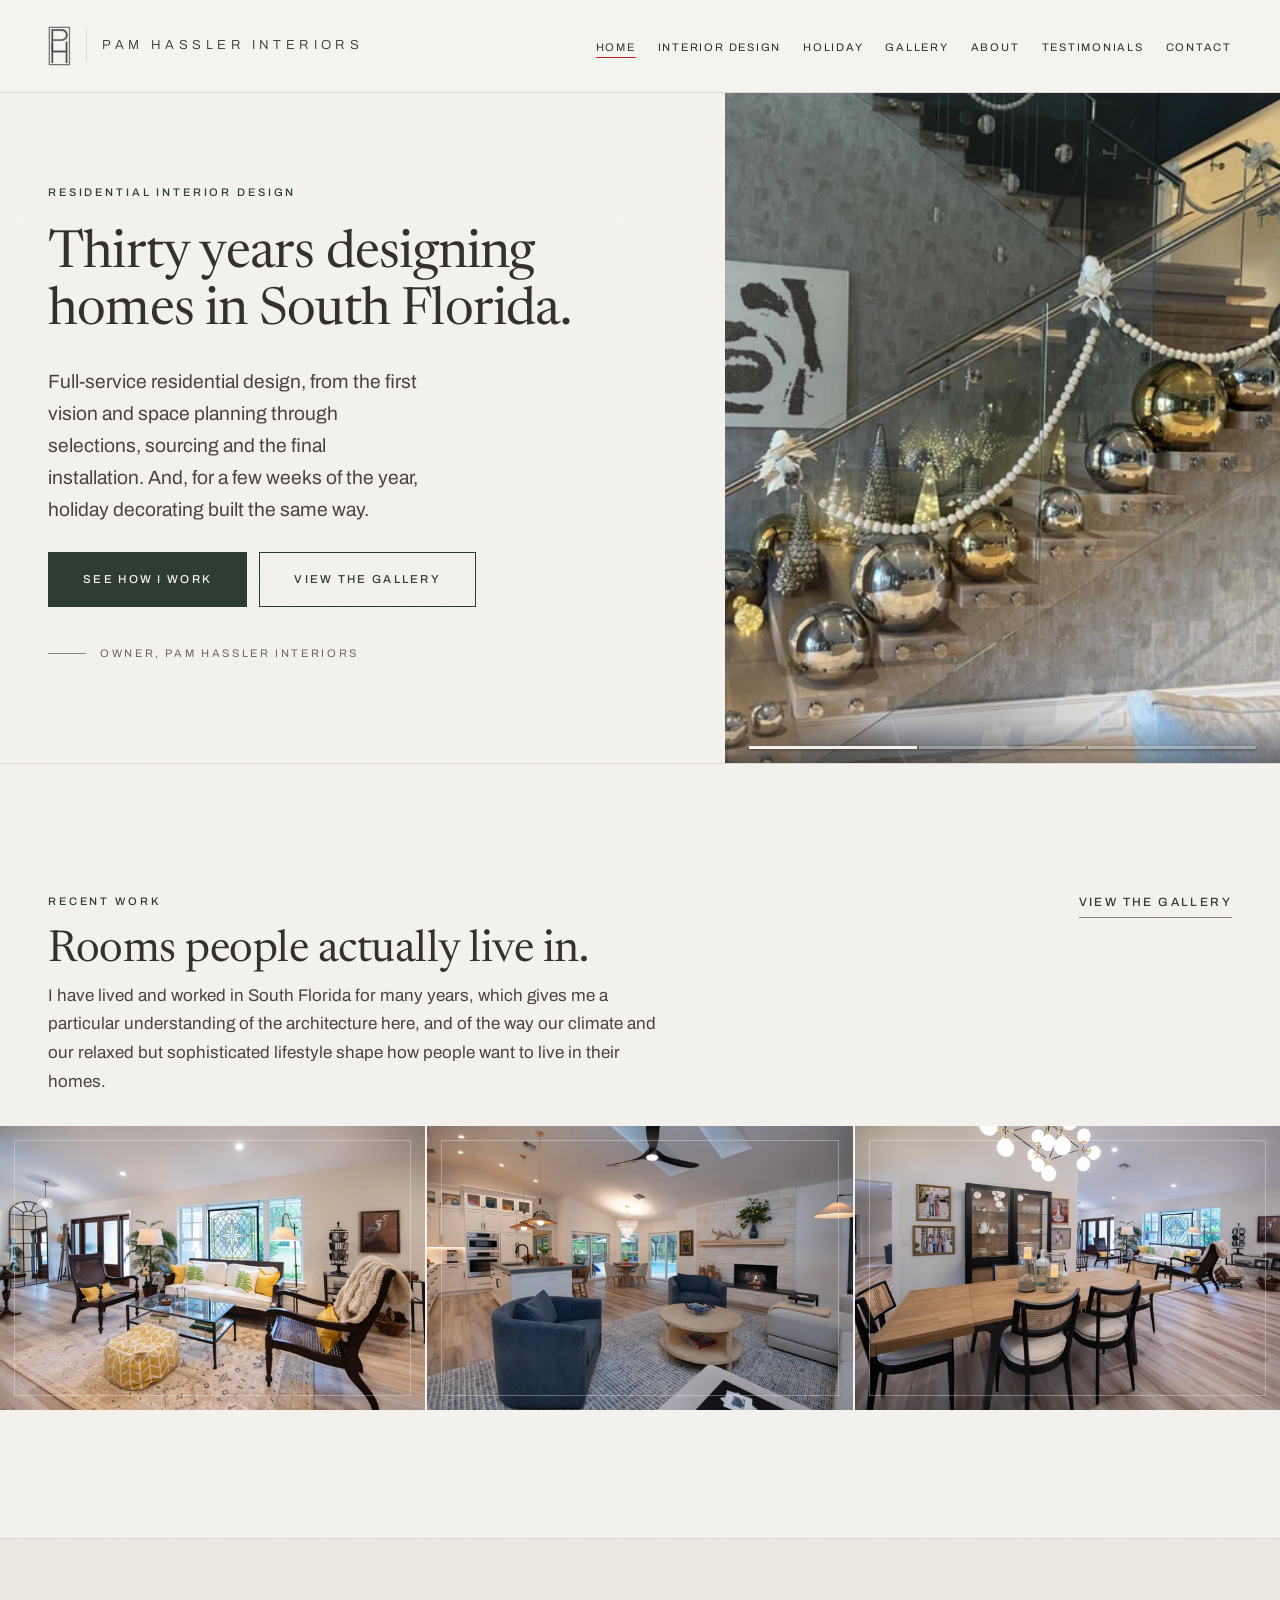
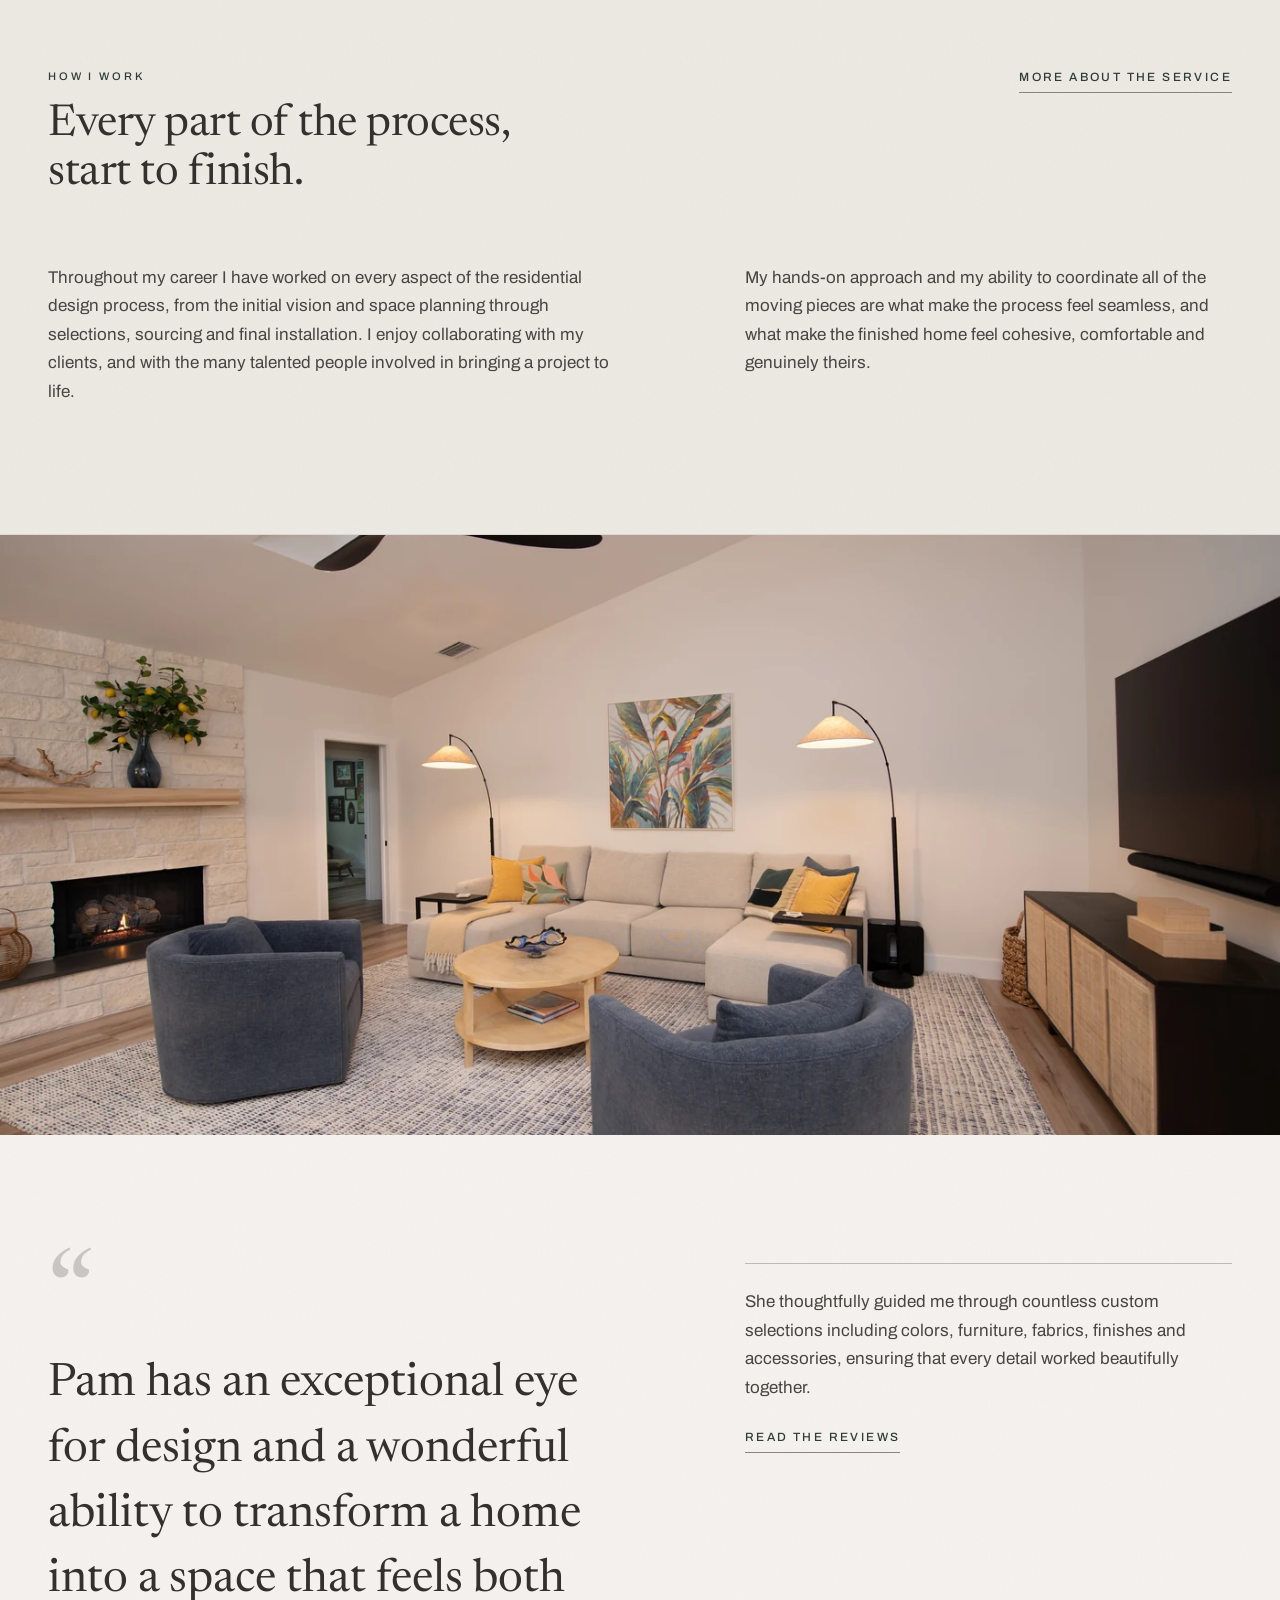
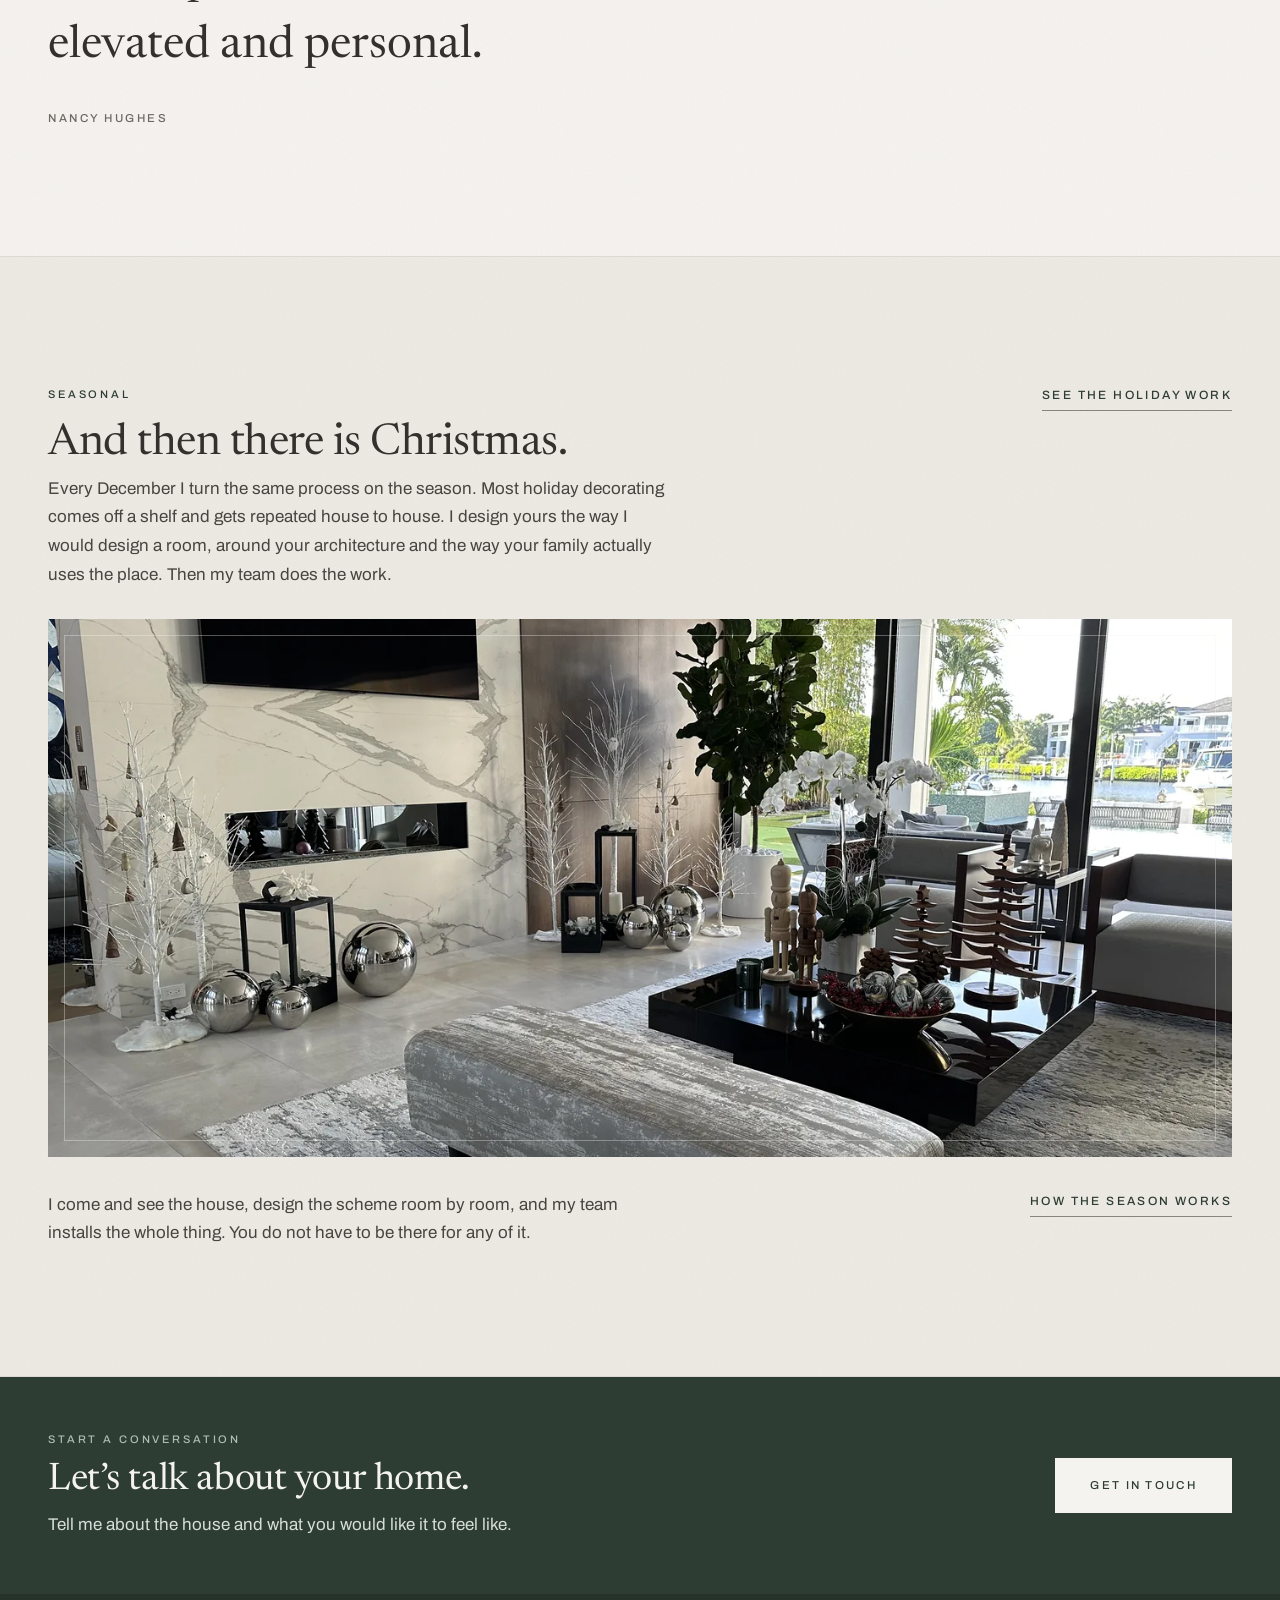
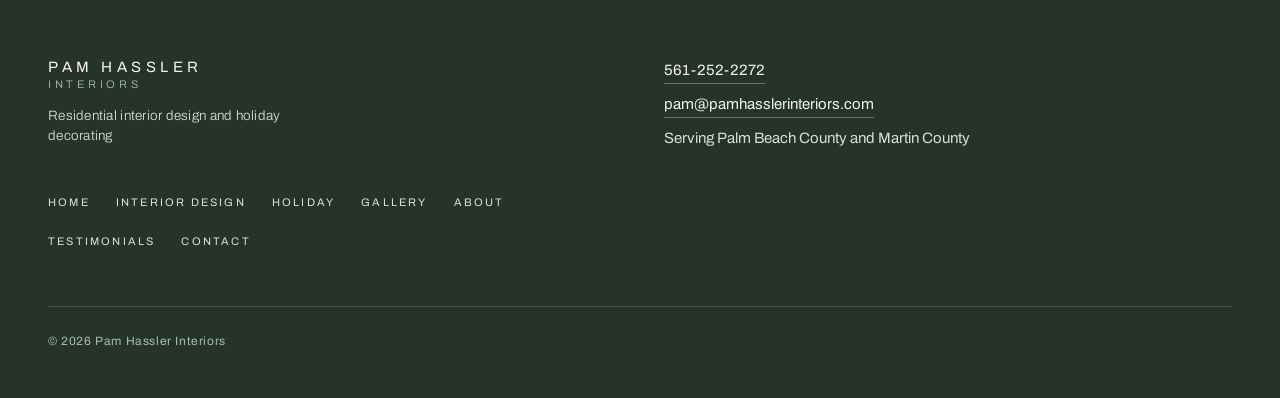
==== index.html @ aee7aea8 "Take the ornament off the Home testimonial block Per the 6 Sep decisions log. It survived the reposi" ====
<!doctype html>
<html lang="en">
<head>
<meta charset="utf-8">
<meta name="viewport" content="width=device-width, initial-scale=1">
<title>Pam Hassler Interiors | Residential Interior Design in South Florida</title>
<meta name="description" content="More than thirty years designing homes across Palm Beach and Martin County. Full-service residential interior design, and holiday decorating for the season.">
<meta name="robots" content="noindex, nofollow">
<meta property="og:type" content="website">
<meta property="og:site_name" content="Pam Hassler Interiors">
<meta property="og:title" content="Pam Hassler Interiors | Residential Interior Design in South Florida">
<meta property="og:description" content="More than thirty years designing homes across Palm Beach and Martin County. Full-service residential interior design, and holiday decorating for the season.">
<meta property="og:image" content="og-image.jpg">
<meta name="twitter:card" content="summary_large_image">
<meta name="theme-color" content="#F5F3EF">
<link rel="preconnect" href="https://fonts.googleapis.com">
<link rel="preconnect" href="https://fonts.gstatic.com" crossorigin>
<link rel="stylesheet" href="https://fonts.googleapis.com/css2?family=Archivo:wght@300;400;500&family=Newsreader:opsz,wght@6..72,300;400&display=swap">
<link rel="stylesheet" href="css/site.css">
</head>
<body>

<a class="skip" href="#main">Skip to content</a>

<header class="site-head">
  <div class="shell">
    <a class="brand" href="index.html">
      <img src="img/logo-mark.svg" alt="" width="38" height="65">
      <span class="divider"></span>
      <span class="name"><span>Pam Hassler</span><span>Interiors</span></span>
    </a>
    <button class="nav-toggle" type="button" aria-expanded="false" aria-controls="site-nav" aria-label="Open menu">
      <i></i><i></i><i></i>
    </button>
    <nav class="nav" id="site-nav" aria-label="Main">
      <ul>
        <li><a href="index.html" aria-current="page">Home</a></li>
        <li><a href="interior-design.html">Interior Design</a></li>
        <li><a href="holiday.html">Holiday</a></li>
        <li><a href="gallery.html">Gallery</a></li>
        <li><a href="about.html">About</a></li>
        <li><a href="testimonials.html">Testimonials</a></li>
        <li><a href="contact.html">Contact</a></li>
      </ul>
    </nav>
  </div>
</header>

<main id="main">

  <!-- ============ hero ============ -->
  <section class="hero">
    <div class="hero__text grain">
      <p class="eyebrow">Residential interior design</p>
      <h1 class="display display--hero">Thirty years designing homes in South Florida.</h1>
      <p class="prose prose--lead">Full-service residential design, from the first vision and space planning through selections, sourcing and the final installation. And, for a few weeks of the year, holiday decorating built the same way.</p>
      <div class="hero__actions">
        <a class="btn" href="interior-design.html">See how I work</a>
        <a class="btn btn--ghost" href="gallery.html">View the gallery</a>
      </div>
      <p class="hero__meta">Owner, Pam Hassler Interiors</p>
    </div>
    <figure class="hero__figure" data-hero-carousel="6000" aria-label="Recent work">
      <div class="hero__slide is-on">
        <picture>
          <source type="image/webp" srcset="img/hero/hero-stair-640.webp 640w, img/hero/hero-stair-1024.webp 1024w, img/hero/hero-stair-1400.webp 1400w" sizes="(max-width:860px) 100vw, 47vw">
          <img src="img/hero/hero-stair-1024.jpg" alt="A floating glass-railed staircase dressed with mercury glass spheres and pearl garland" width="1024" height="768" fetchpriority="high">
        </picture>
      </div>
      <div class="hero__slide">
        <picture>
          <source type="image/webp" srcset="img/hero/hero-foyer-640.webp 640w, img/hero/hero-foyer-1024.webp 1024w, img/hero/hero-foyer-1600.webp 1600w" sizes="(max-width:860px) 100vw, 47vw">
          <img src="img/hero/hero-foyer-1024.jpg" alt="A two-storey foyer with a tall Christmas tree in blue, silver and white beneath a lit balcony garland" width="1024" height="1365" decoding="async">
        </picture>
      </div>
      <div class="hero__slide">
        <picture>
          <source type="image/webp" srcset="img/hero/hero-birch-640.webp 640w, img/hero/hero-birch-1024.webp 1024w, img/hero/hero-birch-1600.webp 1600w" sizes="(max-width:860px) 100vw, 47vw">
          <img src="img/hero/hero-birch-1024.jpg" alt="Lit birch trees and mercury glass cones against a marble wall, with frosted garland at the base" width="1024" height="1365" decoding="async">
        </picture>
      </div>
      <div class="hero__rail">
        <button type="button" aria-current="true" aria-label="Show photograph 1 of 3"><span></span></button>
        <button type="button" aria-label="Show photograph 2 of 3"><span></span></button>
        <button type="button" aria-label="Show photograph 3 of 3"><span></span></button>
      </div>
    </figure>
  </section>

  <!-- ============ the design work, leading ============ -->
  <section class="band grain">
    <div class="shell">
      <div class="section-head section-head--split">
        <div class="stack stack--tight">
          <p class="eyebrow">Recent work</p>
          <h2 class="display">Rooms people actually live in.</h2>
        </div>
        <a class="textlink" href="gallery.html">View the gallery</a>
      </div>
      <p class="prose prose--wide teaser-body">I have lived and worked in South Florida for many years, which gives me a particular understanding of the architecture here, and of the way our climate and our relaxed but sophisticated lifestyle shape how people want to live in their homes.</p>
    </div>
    <div class="work">
      <figure>
        <picture>
          <source type="image/webp" srcset="img/work/gabriel-house-living-rm-640.webp 640w, img/work/gabriel-house-living-rm-1024.webp 1024w, img/work/gabriel-house-living-rm-1400.webp 1400w" sizes="(max-width:760px) 100vw, 33vw">
          <img src="img/work/gabriel-house-living-rm-1024.jpg" srcset="img/work/gabriel-house-living-rm-640.jpg 640w, img/work/gabriel-house-living-rm-1024.jpg 1024w, img/work/gabriel-house-living-rm-1400.jpg 1400w" sizes="(max-width:760px) 100vw, 33vw" alt="A living room with dark caned armchairs, a pale sofa and yellow accents, opening onto a garden window" width="1024" height="683" loading="lazy">
        </picture>
      </figure>
      <figure>
        <picture>
          <source type="image/webp" srcset="img/work/gabriel-house-kitchen-family-rm-640.webp 640w, img/work/gabriel-house-kitchen-family-rm-1024.webp 1024w, img/work/gabriel-house-kitchen-family-rm-1400.webp 1400w" sizes="(max-width:760px) 100vw, 33vw">
          <img src="img/work/gabriel-house-kitchen-family-rm-1024.jpg" srcset="img/work/gabriel-house-kitchen-family-rm-640.jpg 640w, img/work/gabriel-house-kitchen-family-rm-1024.jpg 1024w, img/work/gabriel-house-kitchen-family-rm-1400.jpg 1400w" sizes="(max-width:760px) 100vw, 33vw" alt="An open plan kitchen and family room with blue swivel chairs and a stone fireplace" width="1024" height="683" loading="lazy">
        </picture>
      </figure>
      <figure>
        <picture>
          <source type="image/webp" srcset="img/work/gabriel-house-dining-rm-640.webp 640w, img/work/gabriel-house-dining-rm-1024.webp 1024w, img/work/gabriel-house-dining-rm-1400.webp 1400w" sizes="(max-width:760px) 100vw, 33vw">
          <img src="img/work/gabriel-house-dining-rm-1024.jpg" srcset="img/work/gabriel-house-dining-rm-640.jpg 640w, img/work/gabriel-house-dining-rm-1024.jpg 1024w, img/work/gabriel-house-dining-rm-1400.jpg 1400w" sizes="(max-width:760px) 100vw, 33vw" alt="A dining room with an oak table, caned chairs and a brass globe chandelier" width="1024" height="683" loading="lazy">
        </picture>
      </figure>
    </div>
  </section>

  <!-- ============ the process ============ -->
  <section class="band band--sunk grain">
    <div class="shell">
      <div class="section-head section-head--split">
        <div class="stack stack--tight">
          <p class="eyebrow">How I work</p>
          <h2 class="display">Every part of the process,<br>start to finish.</h2>
        </div>
        <a class="textlink" href="interior-design.html">More about the service</a>
      </div>
      <div class="quote-row">
        <p class="prose prose--wide">Throughout my career I have worked on every aspect of the residential design process, from the initial vision and space planning through selections, sourcing and final installation. I enjoy collaborating with my clients, and with the many talented people involved in bringing a project to life.</p>
        <p class="prose prose--wide">My hands-on approach and my ability to coordinate all of the moving pieces are what make the process feel seamless, and what make the finished home feel cohesive, comfortable and genuinely theirs.</p>
      </div>
    </div>
  </section>

  <!-- ============ full-bleed break ============ -->
  <figure class="figure-band">
    <picture>
      <source type="image/webp" srcset="img/work/gabriel-house-family-rm-1-640.webp 640w, img/work/gabriel-house-family-rm-1-1024.webp 1024w, img/work/gabriel-house-family-rm-1-1400.webp 1400w" sizes="100vw">
      <img src="img/work/gabriel-house-family-rm-1-1024.jpg" srcset="img/work/gabriel-house-family-rm-1-640.jpg 640w, img/work/gabriel-house-family-rm-1-1024.jpg 1024w, img/work/gabriel-house-family-rm-1-1400.jpg 1400w" sizes="100vw" alt="A family room opening to the kitchen, with layered seating and a stone fireplace" width="1024" height="683" loading="lazy">
    </picture>
  </figure>

  <!-- ============ testimonial ============ -->
  <section class="band grain">
    <div class="shell quote-row">
      <figure class="quote">
        <span class="openmark" aria-hidden="true">&ldquo;</span>
        <blockquote>Pam has an exceptional eye for design and a wonderful ability to transform a home into a space that feels both elevated and personal.</blockquote>
        <figcaption>Nancy Hughes</figcaption>
      </figure>
      <div class="stack">
        <div class="rule rule--plain" aria-hidden="true"></div>
        <p class="prose prose--wide">She thoughtfully guided me through countless custom selections including colors, furniture, fabrics, finishes and accessories, ensuring that every detail worked beautifully together.</p>
        <a class="textlink" href="testimonials.html">Read the reviews</a>
      </div>
    </div>
  </section>

  <!-- ============ holiday, as the supporting service ============ -->
  <section class="band band--sunk grain">
    <div class="shell">
      <div class="section-head section-head--split">
        <div class="stack stack--tight">
          <p class="eyebrow">Seasonal</p>
          <h2 class="display">And then there is Christmas.</h2>
        </div>
        <a class="textlink" href="holiday.html">See the holiday work</a>
      </div>
      <p class="prose prose--wide teaser-body">Every December I turn the same process on the season. Most holiday decorating comes off a shelf and gets repeated house to house. I design yours the way I would design a room, around your architecture and the way your family actually uses the place. Then my team does the work.</p>
      <figure class="pano">
        <picture>
          <source type="image/webp" srcset="img/holiday/img-6762-640.webp 640w, img/holiday/img-6762-1024.webp 1024w, img/holiday/img-6762-1400.webp 1400w" sizes="(max-width:900px) 100vw, 1080px">
          <img src="img/holiday/img-6762-1024.jpg" srcset="img/holiday/img-6762-640.jpg 640w, img/holiday/img-6762-1024.jpg 1024w, img/holiday/img-6762-1400.jpg 1400w" sizes="(max-width:900px) 100vw, 1080px" alt="A living room with silver trees and mercury glass spheres on the marble fireplace wall, opening to the water" width="1400" height="1050" loading="lazy">
        </picture>
      </figure>
      <div class="pano-note">
        <p class="prose prose--wide">I come and see the house, design the scheme room by room, and my team installs the whole thing. You do not have to be there for any of it.</p>
        <a class="textlink" href="holiday.html">How the season works</a>
      </div>
    </div>
  </section>

  <!-- ============ closing call to action ============ -->
  <section class="band band--pine band--banner">
    <div class="shell cta-row">
      <div class="stack stack--tight">
        <p class="eyebrow">Start a conversation</p>
        <h2 class="display">Let&rsquo;s talk about your home.</h2>
        <p class="prose">Tell me about the house and what you would like it to feel like.</p>
      </div>
      <div class="stack">
        <a class="btn btn--onPine" href="contact.html">Get in touch</a>
      </div>
    </div>
  </section>

</main>

<footer class="site-foot">
  <div class="shell">
    <div class="wordmark">
      <b>Pam Hassler</b>
      <span>Interiors</span>
      <em>Residential interior design and holiday decorating</em>
    </div>
    <div class="foot-detail">
      <a href="tel:+15612522272">561-252-2272</a>
      <a href="mailto:pam@pamhasslerinteriors.com">pam@pamhasslerinteriors.com</a>
      <span>Serving Palm Beach County and Martin County</span>
    </div>
    <nav class="foot-nav" aria-label="Footer">
      <ul>
        <li><a href="index.html">Home</a></li>
        <li><a href="interior-design.html">Interior Design</a></li>
        <li><a href="holiday.html">Holiday</a></li>
        <li><a href="gallery.html">Gallery</a></li>
        <li><a href="about.html">About</a></li>
        <li><a href="testimonials.html">Testimonials</a></li>
        <li><a href="contact.html">Contact</a></li>
      </ul>
    </nav>
    <p class="colophon">&copy; 2026 Pam Hassler Interiors</p>
  </div>
</footer>

<script src="js/site.js"></script>
</body>
</html>
---- css/site.css ----
/* ==========================================================================
   Pam Hassler Interiors
   Direction A — Quiet Evergreen
   One stylesheet, no build step. Tokens, primitives, then page furniture.

   Two motifs carry the design:
   1. The brand mark is a rectangle enclosing initials. That frame is echoed
      as a hairline matte inset into the photographs.
   2. The brand came off letterpress stationery, so paper grounds carry a
      fine grain and section breaks use a rule-and-diamond ornament.
   ========================================================================== */

:root{
  /* --- palette ------------------------------------------------------- */
  --paper:      #F5F3EF;
  --paper-2:    #EDEAE4;
  --ink:        #33302E;
  --ink-2:      #4A4441;
  --pine-rgb:   46, 61, 52;
  --pine:       #2E3D34;
  --pine-deep:  #26332B;
  --mute:       #6E6864;   /* smallest text that must read — 4.7:1 on paper */
  --stone:      #8A8480;   /* rules and hairlines only, never text          */
  --line:       #DDD8D1;
  --red:        #BF2025;   /* exactly once per page                        */

  /* --- type ---------------------------------------------------------- */
  --sans: "Archivo", "Helvetica Neue", Helvetica, Arial, sans-serif;
  --serif: "Newsreader", Georgia, "Times New Roman", serif;

  --fs-hero:  clamp(33px, 4.1vw, 58px);
  --fs-h2:    clamp(28px, 3.6vw, 44px);
  --fs-h3:    clamp(21px, 2.3vw, 27px);
  --fs-quote: clamp(26px, 3.9vw, 46px);
  --fs-num:   clamp(38px, 4.6vw, 60px);

  /* --- rhythm -------------------------------------------------------- */
  --gutter: 28px;
  --measure: 1240px;
  --section: clamp(72px, 10vw, 132px);
  --bleed-pad: max(var(--gutter), calc((100vw - var(--measure)) / 2 + var(--gutter)));
  --overlap: clamp(0px, 3.4vw, 56px);

  /* --- paper grain ---------------------------------------------------- */
  --grain: url("data:image/svg+xml,%3Csvg xmlns='http://www.w3.org/2000/svg' width='150' height='150'%3E%3Cfilter id='n'%3E%3CfeTurbulence type='fractalNoise' baseFrequency='0.86' numOctaves='4' stitchTiles='stitch'/%3E%3C/filter%3E%3Crect width='150' height='150' filter='url(%23n)'/%3E%3C/svg%3E");
}

*, *::before, *::after{ box-sizing:border-box; }
html{ -webkit-text-size-adjust:100%; scroll-padding-top:96px; }

body{
  margin:0;
  background:var(--paper);
  color:var(--ink);
  font-family:var(--sans);
  font-weight:400;
  font-size:17px;
  line-height:1.68;
  -webkit-font-smoothing:antialiased;
  overflow-x:hidden;
}

img{ max-width:100%; height:auto; display:block; }
a{ color:var(--pine); }
a:focus-visible, button:focus-visible{ outline:2px solid var(--red); outline-offset:3px; }

.skip{
  position:absolute; left:-9999px; top:0; z-index:100;
  background:var(--pine); color:var(--paper); padding:12px 20px;
  font-family:var(--sans); font-size:12px; letter-spacing:.16em; text-transform:uppercase;
}
.skip:focus{ left:0; }

.shell{ width:100%; max-width:var(--measure); margin:0 auto; padding:0 var(--gutter); }

/* grain sits on paper grounds only — never over photography */
.grain{ position:relative; isolation:isolate; }
.grain::before{
  content:""; position:absolute; inset:0; z-index:-1;
  background-image:var(--grain);
  opacity:.055; mix-blend-mode:multiply; pointer-events:none;
}
.grain--dark::before{ opacity:.09; mix-blend-mode:overlay; }

/* ==========================================================================
   Type primitives
   ========================================================================== */

.eyebrow{
  margin:0; font-family:var(--sans); font-weight:500;
  font-size:11px; letter-spacing:.26em; text-transform:uppercase; color:var(--pine);
}

.display{
  margin:0; font-family:var(--serif); font-weight:400;
  line-height:1.12; text-wrap:balance; color:var(--ink);
  font-size:var(--fs-h2); letter-spacing:-.011em;
}
.display--hero{ font-size:var(--fs-hero); line-height:1.08; letter-spacing:-.015em; }
.display--sm{ font-size:var(--fs-h3); line-height:1.2; letter-spacing:-.006em; }

.prose{ margin:0; max-width:44ch; color:var(--ink-2); font-weight:400; }
.prose--wide{ max-width:58ch; }
.prose--lead{ font-size:clamp(18px,1.5vw,21px); line-height:1.66; }

.caption{
  margin:0; font-family:var(--sans); font-size:12.5px; line-height:1.6;
  letter-spacing:.14em; text-transform:uppercase; color:var(--mute);
}

/* Rule and diamond. Holiday territory only as of 6 Sep — the diamond is a
   seasonal mark, so the design pages use .rule--plain below and the only
   red left on them is the nav underline and focus rings. */
.rule{ display:flex; align-items:center; gap:16px; width:100%; }
.rule::before, .rule::after{ content:""; height:1px; background:var(--stone); opacity:.5; flex:1 1 auto; }
.rule i{ flex:none; width:7px; height:7px; background:var(--red); transform:rotate(45deg); }


/* A plain hairline for pages outside holiday territory — the diamond is a
   seasonal mark and does not belong on the design pages. */
.rule--plain i{ display:none; }
.rule--plain::before{ flex:0 0 auto; width:100%; }
.rule--plain::after{ display:none; }

/* ==========================================================================
   Buttons and links
   ========================================================================== */

.btn{
  display:inline-block; align-self:flex-start;
  font-family:var(--sans); font-size:11.5px; font-weight:500;
  letter-spacing:.2em; text-transform:uppercase;
  padding:17px 34px; text-decoration:none;
  background:var(--pine); color:var(--paper); border:1px solid var(--pine);
  transition:background .18s ease, color .18s ease;
}
.btn:hover{ background:transparent; color:var(--pine); }
.btn--ghost{ background:transparent; color:var(--pine); }
.btn--ghost:hover{ background:var(--pine); color:var(--paper); }
.btn--onPine{ background:var(--paper); color:var(--pine); border-color:var(--paper); }
.btn--onPine:hover{ background:transparent; color:var(--paper); }

.textlink{
  align-self:flex-start;
  font-family:var(--sans); font-size:12px; font-weight:500;
  letter-spacing:.2em; text-transform:uppercase;
  color:var(--pine); text-decoration:none;
  border-bottom:1px solid var(--stone); padding-bottom:5px;
}
.textlink:hover{ border-bottom-color:var(--pine); }

/* ==========================================================================
   Header — monogram, hairline, single-line wordmark
   ========================================================================== */

.site-head{
  position:sticky; top:0; z-index:50;
  border-bottom:1px solid var(--line); background:var(--paper);
}
.site-head .shell{
  display:flex; align-items:center; justify-content:space-between;
  gap:24px; padding-top:26px; padding-bottom:26px;
}
.brand{ display:flex; align-items:center; gap:15px; flex:none; text-decoration:none; }
.brand img{ height:40px; width:auto; }
.brand .divider{ width:1px; height:32px; background:var(--line); flex:none; }
.brand .name{
  display:flex; align-items:baseline; gap:.5em;
  font-family:var(--sans); font-weight:300; font-size:13px;
  letter-spacing:.34em; text-transform:uppercase; color:var(--ink);
}
.brand .name span{ white-space:nowrap; }
.brand{ flex:0 1 auto; min-width:0; }
.nav-toggle{ margin-left:auto; }

.nav-toggle{ display:none; flex:none; background:none; border:1px solid var(--line); padding:12px 13px; cursor:pointer; }
.nav-toggle i{ display:block; width:20px; height:1px; background:var(--ink); }
.nav-toggle i + i{ margin-top:5px; }

.nav ul{ display:flex; flex-wrap:nowrap; gap:0 22px; margin:0; padding:0; list-style:none; }
.nav li{ flex:none; }
.nav a{
  font-family:var(--sans); font-size:11px; font-weight:400;
  letter-spacing:.16em; text-transform:uppercase; white-space:nowrap;
  color:var(--ink); text-decoration:none;
  padding-bottom:4px; border-bottom:1px solid transparent;
}
.nav a:hover{ border-bottom-color:var(--stone); }
.nav a[aria-current="page"]{ color:var(--pine); border-bottom-color:var(--red); }

@media (max-width:1080px){
  .nav-toggle{ display:block; }
  .nav{ display:none; width:100%; border-top:1px solid var(--line); }
  .nav.is-open{ display:block; }
  .site-head .shell{ flex-wrap:wrap; row-gap:0; }
  .nav ul{ flex-direction:column; flex-wrap:wrap; gap:0; padding:8px 0 14px; }
  .nav li + li{ border-top:1px solid var(--line); }
  .nav a{ display:block; padding:16px 0; border-bottom:none; font-size:13px; }
  .nav a[aria-current="page"]{ border-bottom:none; }
}
/* On a phone the single-line wordmark and the menu button fight for room —
   at 430px they needed 385 of 390px, which real Archivo Light overruns even
   though the Helvetica fallback fits. Stack it instead of shaving pixels. */
@media (max-width:600px){
  .brand{ gap:12px; }
  .brand img{ height:34px; }
  .brand .divider{ height:36px; }
  .brand .name{
    flex-direction:column; gap:4px;
    font-size:11px; letter-spacing:.26em; line-height:1.1;
  }
}

/* ==========================================================================
   Hero — paper panel cutting across the photograph
   ========================================================================== */

.hero{
  display:grid; grid-template-columns:minmax(0,1.14fr) minmax(0,1fr);
  align-items:stretch; border-bottom:1px solid var(--line);
}
.hero__text{
  position:relative; z-index:2; min-width:0;
  background:var(--paper);
  margin-right:calc(var(--overlap) * -1);
  display:flex; flex-direction:column; gap:26px; justify-content:center;
  padding:clamp(56px,7vw,104px) 0 clamp(56px,7vw,104px) var(--bleed-pad);
  padding-right:calc(clamp(32px,4.4vw,64px) + var(--overlap));
}
.hero__text .prose{ max-width:34ch; }
.hero__figure{
  margin:0; position:relative;
  /* The hero is a single 4:3 landscape photograph again (IMG_0720), not the
     3:4 portraits the carousel used, so the tall panel that suited those now
     crops it hard. Back down to something nearer the source shape. */
  min-height:min(74vh, 700px);
}
.hero__figure img{ position:absolute; inset:0; width:100%; height:100%; object-fit:cover; }
.hero__actions{ display:flex; flex-wrap:wrap; gap:12px; }
.hero__meta{
  display:flex; align-items:center; gap:14px;
  font-family:var(--sans); font-size:11px; letter-spacing:.24em;
  text-transform:uppercase; color:var(--mute);
}
.hero__meta::before{ content:""; width:38px; height:1px; background:var(--stone); flex:none; }

/* --- hero carousel: crossfade, with a progress hairline on the bottom edge.
   The rail sits on the photograph, so it carries its own scrim and shadow —
   it has to stay visible on the brightest frame in the set, not the average
   one. Tested against the marble frame, which is the worst case. ---------- */
.hero__figure{ overflow:hidden; }
.hero__slide{ position:absolute; inset:0; opacity:0; transition:opacity 1.15s ease; }
.hero__slide.is-on{ opacity:1; }

.hero__rail{
  position:absolute; bottom:0; right:0; height:44px; z-index:3;
  /* The paper panel cuts across this figure and sits at z-index 2, so a rail
     starting at the figure's edge paints its gradient over the paper. Start
     where the panel ends. This also keeps the three segments equal. */
  left:var(--overlap);
  display:flex; gap:2px; align-items:flex-end;
  background:linear-gradient(to top, rgba(51,48,46,.52), rgba(51,48,46,0));
}
.hero__rail button{
  flex:1 1 0; height:3px; margin:0 0 14px; padding:0; border:0; cursor:pointer;
  position:relative; overflow:hidden; background:rgba(245,243,239,.30);
  box-shadow:0 1px 3px rgba(30,28,26,.5);
}
/* the track of the segment you are on is brighter, so there is an indicator
   even at the instant the fill restarts from zero */
.hero__rail button[aria-current="true"]{ background:rgba(245,243,239,.55); }
.hero__rail button:first-child{ margin-left:24px; }
.hero__rail button:last-child{ margin-right:24px; }
.hero__rail button span{
  position:absolute; inset:0; display:block; background:var(--paper);
  transform:scaleX(0); transform-origin:left center;
}
/* Driven by an animation rather than a transition. A transition has to be
   restarted from script, which meant setting an inline width — and an inline
   width outranks the stylesheet, so the fill was pinned at zero and never
   ran. The animation restarts by itself each time the attribute flips. */
.hero__rail button[aria-current="true"] span{
  animation:railFill var(--dwell, 6s) linear forwards;
}
@keyframes railFill{ from{ transform:scaleX(0); } to{ transform:scaleX(1); } }
.hero__rail button:focus-visible{ outline:2px solid var(--paper); outline-offset:5px; }
/* once someone takes control the fill stops counting down and just marks
   where you are, so it never implies the carousel is still running */
.hero__figure.is-manual .hero__rail button[aria-current="true"] span{
  animation:none; transform:scaleX(1);
}

@media (prefers-reduced-motion:reduce){
  .hero__slide{ transition:none; }
  .hero__rail button[aria-current="true"] span{ animation:none; transform:scaleX(1); }
}

/* --- hero variant for the sub-pages ---------------------------------------
   Interior Design and Holiday use the Home split — copy left on paper, image
   right — without the carousel. The single figure is a plain <picture>, so it
   needs the absolute fill the carousel slides were providing. The panel is a
   little shorter than Home's since there is no rail to clear. ------------- */
.hero--page .hero__figure{ min-height:min(62vh, 580px); }
.hero--page .hero__figure > picture{ position:absolute; inset:0; display:block; }
.hero--page .hero__figure img{ position:absolute; inset:0; width:100%; height:100%; object-fit:cover; }
.hero--page .hero__text .rule{ max-width:220px; }

/* Holiday's hero panel: the photograph printed in the campaign red, with the
   Santa's Design Helpers mark as white line art over it. The room stays sharp
   and readable, the whole panel reads red, and the mark loses the red block
   that made it look like a logo pasted onto a coloured rectangle.

   How the wash works: the photograph is desaturated and composited in
   `luminosity` so it contributes tone only, then a flat red multiplies over
   it. Both sit on a red ground so the blend has something to resolve against. */
.hero__figure--wash{ background:#8E1A1F; overflow:hidden; }
.wash__shot{ position:absolute; inset:0; }
.hero--page .wash__shot img{
  position:absolute; inset:0; width:100%; height:100%; object-fit:cover;
  filter:grayscale(1) contrast(1.06) brightness(.92); mix-blend-mode:luminosity;
}
.wash__ink{ position:absolute; inset:0; background:#BE2026; mix-blend-mode:multiply; opacity:.86; }
.hero__figure--wash::after{
  content:""; position:absolute; inset:clamp(20px,2.4vw,34px);
  border:1px solid rgba(255,255,255,.28); pointer-events:none;
}
.wash__mark{
  position:absolute; inset:clamp(52px,6.4vw,96px);
  display:flex; align-items:center; justify-content:center;
}
.hero--page .wash__mark img{
  position:static; width:auto; height:100%; max-width:100%; object-fit:contain;
  filter:drop-shadow(0 6px 22px rgba(0,0,0,.34));
}

/* No blend modes, no wash: show the mark on flat red rather than a muddy
   grey-red composite. */
@media (forced-colors:active), (prefers-contrast:more){
  .hero--page .wash__shot{ display:none; }
  .wash__ink{ mix-blend-mode:normal; opacity:1; }
}

@media (max-width:860px){
  .hero{ grid-template-columns:1fr; }

  /* Every child of the hero figure is absolutely positioned — the carousel
     slides, the page-hero picture, the red wash and its mark — so the figure
     has no content height of its own. Sizing it with `aspect-ratio` works in
     Chrome, which resolves the ratio against the definite column width. iOS
     Safari does not: it sizes the grid row from content (zero), stretches the
     item into it, and the hero image vanishes completely. It looked fine in
     every desktop browser and was invisible only on a real phone.

     So the height is stated outright here. No aspect-ratio to resolve, and
     `align-self:start` so stretch cannot flatten it either. The vh cap keeps
     the image from eating a whole screen on a tall phone; object-fit handles
     the crop when the cap bites. */
  .hero__figure{
    order:1; align-self:start;
    aspect-ratio:auto;
    height:min(125vw, 66vh);
    min-height:280px;   /* a floor, so no future change can flatten it again */
  }
  .hero--page .hero__figure{
    height:min(75vw, 56vh);
    min-height:220px;
  }
  .hero--page .wash__mark{ inset:clamp(30px,8vw,56px); }
  .hero__text{
    order:2; margin-right:0; gap:20px;
    padding:40px var(--gutter) 48px;
  }
}

/* ==========================================================================
   Sections
   ========================================================================== */

.band{ padding:var(--section) 0; }
.band--sunk{ background:var(--paper-2); border-block:1px solid var(--line); }
.band--pine{ background:var(--pine); color:var(--paper); }

.stack{ display:flex; flex-direction:column; gap:24px; }
.stack--tight{ gap:16px; }

.section-head{ display:flex; flex-direction:column; gap:18px; margin-bottom:clamp(38px,5vw,64px); }
.section-head--split{
  flex-direction:row; flex-wrap:wrap; align-items:flex-end;
  justify-content:space-between; gap:22px 48px;
}

/* --- the service, as a numbered sequence --------------------------------- */
.steps{
  margin:0; padding:0; list-style:none;
  display:grid; grid-template-columns:repeat(auto-fit, minmax(240px,1fr));
  gap:2px; align-items:stretch;
}
.steps li{
  position:relative;
  padding:clamp(80px,6.6vw,96px) clamp(28px,3.2vw,42px) clamp(30px,3.2vw,42px);
  display:flex; flex-direction:column; gap:14px;
  background:var(--pine);
}

/* An ornament hung from the top edge of each card. The three shapes are the
   ones that actually recur in her photographs — a mercury sphere, a teardrop
   finial, a star topper — rather than icons standing in for the step. The
   thread is what keeps it reading as decoration and not as an icon set. */
.steps .ornament{
  position:absolute; top:0; left:clamp(28px,3.2vw,42px);
  width:31px; height:67px; display:block; pointer-events:none;
}
.steps .ornament svg{ display:block; width:100%; height:100%; overflow:visible; }
.steps .ornament [stroke]{
  stroke:#C6D4C9; stroke-width:1; fill:none;
  stroke-linecap:round; stroke-linejoin:round; opacity:.85;
}

.steps .num{
  font-family:var(--sans); font-weight:300; font-size:var(--fs-num);
  line-height:1; letter-spacing:.02em; color:var(--paper);
  font-variant-numeric:tabular-nums;
}
.steps h3{
  margin:0; font-family:var(--sans); font-weight:500; font-size:12px;
  letter-spacing:.24em; text-transform:uppercase; color:#C6D4C9;
}
.steps p{ margin:0; font-size:16px; line-height:1.7; color:#D7DED8; }

/* --- interiors: the work that now leads the page ------------------------- */
.work{
  display:grid; gap:2px;
  grid-template-columns:repeat(3, minmax(0,1fr));
}
.work figure{ margin:0; position:relative; overflow:hidden; aspect-ratio:3/2; background:var(--paper-2); }
.work img{ width:100%; height:100%; object-fit:cover; }
.work figure::after{
  content:""; position:absolute; inset:14px;
  border:1px solid rgba(245,243,239,.34); pointer-events:none;
}
@media (max-width:760px){
  .work{ grid-template-columns:1fr; }
  .work figure{ aspect-ratio:16/10; }
  .work figure::after{ inset:11px; }
}

/* --- gallery teaser, asymmetric ------------------------------------------ */
.teaser-body{ max-width:62ch; margin:calc(clamp(38px,5vw,64px) * -1 + 6px) 0 30px; }
.plates{
  display:grid; gap:2px;
  grid-template-columns:minmax(0,1.34fr) minmax(0,1fr);
  grid-template-rows:repeat(2, minmax(0,1fr));
  /* explicit height so the two rows resolve and the tall plate can span them */
  height:clamp(440px, 48vw, 680px);
}
.plate{ margin:0; position:relative; overflow:hidden; background:var(--paper-2); }
.plate img{ width:100%; height:100%; object-fit:cover; }
/* the mark's rectangle, echoed as a matte inside the photograph */
.plate::after{
  content:""; position:absolute; inset:16px;
  border:1px solid rgba(245,243,239,.42); pointer-events:none;
}
.plate--tall{ grid-row:1 / span 2; }

@media (max-width:760px){
  .plates{ grid-template-columns:1fr; grid-template-rows:none; height:auto; }
  .plate{ aspect-ratio:16/11; }
  .plate--tall{ grid-row:auto; aspect-ratio:4/5; }
  .plate::after{ inset:12px; }
}

/* --- full-bleed photograph as a section break ---------------------------- */
.figure-band{ margin:0; position:relative; height:clamp(300px, 50vw, 600px); }
.figure-band img{ width:100%; height:100%; object-fit:cover; }

/* --- testimonial ---------------------------------------------------------- */
.quote-row{
  display:grid; grid-template-columns:minmax(0,1.3fr) minmax(0,1fr);
  gap:clamp(32px,5vw,80px); align-items:start;
}
@media (max-width:800px){ .quote-row{ grid-template-columns:1fr; gap:30px; } }
.quote{ margin:0; position:relative; }
.quote .openmark{
  display:block; font-family:var(--serif); font-size:clamp(64px,9vw,132px);
  line-height:.72; color:var(--stone); opacity:.4; margin-bottom:6px;
  user-select:none;
}
.quote blockquote{
  margin:0; font-family:var(--serif); font-weight:400;
  font-size:var(--fs-quote); line-height:1.42; color:var(--ink); text-wrap:balance;
}
.quote figcaption{
  margin-top:30px; font-family:var(--sans); font-size:11.5px; font-weight:500;
  letter-spacing:.22em; text-transform:uppercase; color:var(--mute);
}

/* --- closing call to action ----------------------------------------------- */
.band--pine .eyebrow{ color:#A9BEB0; }
.band--pine .display{ color:var(--paper); }
.band--pine .prose{ color:#D7DED8; }
.band--pine .rule::before, .band--pine .rule::after{ background:rgba(245,243,239,.22); }
/* This is a banner, not a section: one shallow horizontal strip, the copy on
   the left and the button on the right, both centred on the same axis. The
   band gets its own reduced padding — the standard section rhythm made it
   twice as tall as it needed to be and left the button floating. */
.band--banner{ padding:clamp(38px,4.2vw,58px) 0; }
.cta-row{
  display:flex; flex-wrap:wrap; gap:24px 56px;
  align-items:center; justify-content:space-between;
}
.cta-row .stack{ gap:10px; }
.cta-row .display{ font-size:clamp(26px,3vw,38px); }
.cta-row .prose{ max-width:58ch; }
.cta-row .btn{ flex:none; align-self:center; }
@media (max-width:700px){
  .cta-row{ align-items:flex-start; }
  .cta-row .btn{ align-self:flex-start; }
}

/* --- the holiday teaser on Home: one panoramic photograph, contained rather
   than full bleed, with the copy beneath it. It replaces the three pine cards,
   which put a third slab of green on a page that already ends in two. The
   three-step cards still live on the Holiday page, where they belong. ----- */
/* The image inside is in normal flow, so this is not exposed to the WebKit
   collapse that killed the hero figures — but the floor costs nothing and
   means a ratio that fails to resolve can never leave an empty band. */
.pano{ margin:0; position:relative; overflow:hidden; aspect-ratio:11/5; min-height:160px; background:var(--paper); }
.pano img{ width:100%; height:100%; object-fit:cover; display:block; }
.pano::after{ content:""; position:absolute; inset:16px; border:1px solid rgba(245,243,239,.34); pointer-events:none; }
@media (max-width:700px){ .pano{ aspect-ratio:16/10; } .pano::after{ inset:11px; } }

/* A lede strip: the same contained panoramic, used directly under a text-only
   page hero. Those pages opened with a whole phone screen of nothing but a
   headline, which reads as a page that has not loaded. Shallower than a normal
   .pano so it sits under the headline rather than replacing it, and shallower
   again on a phone where vertical space is the scarce thing. */
.shell--strip{ padding-top:0; }
.pano--lede{ aspect-ratio:24/7; min-height:140px; margin-top:clamp(-8px,-0.6vw,0px); }
@media (max-width:700px){ .pano--lede{ aspect-ratio:3/2; } }

.pano-note{
  display:flex; flex-wrap:wrap; align-items:flex-end; justify-content:space-between;
  gap:18px 48px; margin-top:clamp(22px,2.6vw,34px);
}
.pano-note .prose{ max-width:62ch; }

/* ==========================================================================
   Footer
   ========================================================================== */

.site-foot{ background:var(--pine-deep); color:var(--paper); padding:64px 0 46px; }
.site-foot .shell{ display:grid; grid-template-columns:minmax(0,1fr) minmax(0,1fr); gap:36px 48px; align-items:start; }
@media (max-width:700px){ .site-foot .shell{ grid-template-columns:1fr; } }
.site-foot .wordmark{ font-family:var(--sans); font-weight:300; line-height:1.3; }
.site-foot .wordmark b{ display:block; font-weight:400; font-size:15px; letter-spacing:.3em; text-transform:uppercase; }
.site-foot .wordmark span{ display:block; font-size:11px; letter-spacing:.34em; text-transform:uppercase; color:#A9BEB0; }
.site-foot .wordmark em{ display:block; margin-top:14px; font-style:normal; font-size:13.5px; letter-spacing:.02em; color:#D7DED8; max-width:30ch; line-height:1.5; }
.foot-detail{ display:flex; flex-direction:column; gap:8px; font-family:var(--sans); font-size:15px; color:#D7DED8; }
.foot-detail a{ align-self:flex-start; color:var(--paper); text-decoration:none; border-bottom:1px solid rgba(245,243,239,.32); }
.foot-detail a:hover{ border-bottom-color:var(--paper); }
.foot-nav ul{ display:flex; flex-wrap:wrap; gap:10px 26px; margin:0; padding:0; list-style:none; }
.foot-nav a{ font-family:var(--sans); font-size:11px; letter-spacing:.2em; text-transform:uppercase; color:#D7DED8; text-decoration:none; }
.foot-nav a:hover{ color:var(--paper); }
.colophon{
  grid-column:1 / -1; margin:16px 0 0; padding-top:24px;
  border-top:1px solid rgba(245,243,239,.16);
  font-family:var(--sans); font-size:12px; letter-spacing:.05em; color:#A9BEB0;
}

/* ==========================================================================
   Stub pages
   ========================================================================== */

.stub{ padding:var(--section) 0; }
.stub .shell{ display:flex; flex-direction:column; gap:26px; max-width:820px; }
.stub .prose{ max-width:60ch; }
.stub-note{
  margin:6px 0 0; padding:22px 26px;
  border:1px solid var(--line); background:var(--paper-2);
  font-family:var(--sans); font-size:14.5px; line-height:1.66; color:var(--ink-2);
}
.stub-note b{ font-weight:500; color:var(--pine); }

/* ==========================================================================
   Phones — body copy sizes up, never down
   ========================================================================== */

@media (max-width:640px){
  :root{ --gutter:20px; }
  body{ font-size:18px; }
  .prose, .steps p{ font-size:18px; line-height:1.7; }
  .caption, .stub-note{ font-size:15px; }
  .quote blockquote{ line-height:1.36; }
}

@media (prefers-reduced-motion:reduce){
  *{ transition:none !important; animation:none !important; }
}

/* ==========================================================================
   Sub-page furniture
   Added when the remaining six pages were built.
   ========================================================================== */

/* --- page hero: a heading block, no photograph behind the type ----------- */
.page-hero{ padding:clamp(56px,7vw,96px) 0 clamp(40px,5vw,64px); border-bottom:1px solid var(--line); }
.page-hero .shell{ display:flex; flex-direction:column; gap:20px; }
.page-hero .prose{ max-width:56ch; }
.page-hero .rule{ max-width:220px; }

/* --- a run of prose with room to breathe --------------------------------- */
.copy{ display:grid; grid-template-columns:minmax(0,1fr) minmax(0,1fr); gap:clamp(28px,5vw,72px); align-items:start; }
@media (max-width:820px){ .copy{ grid-template-columns:1fr; gap:24px; } }
.copy p + p{ margin-top:18px; }

/* --- a two-up image pair ------------------------------------------------- */
.pair{ display:grid; grid-template-columns:repeat(2,minmax(0,1fr)); gap:2px; }
.pair figure{ margin:0; position:relative; overflow:hidden; aspect-ratio:3/2; background:var(--paper-2); }
.pair img{ width:100%; height:100%; object-fit:cover; }
.pair figure::after{ content:""; position:absolute; inset:14px; border:1px solid rgba(245,243,239,.34); pointer-events:none; }
@media (max-width:700px){ .pair{ grid-template-columns:1fr; } .pair figure::after{ inset:11px; } }

/* --- the seasonal badge, holiday pages only ------------------------------ */
.badge{ display:block; width:clamp(116px,13vw,164px); height:auto; }
.badge img{ width:100%; height:auto; display:block; }

/* --- gallery: contained, not full bleed ---------------------------------- */
.gallery{
  display:grid; gap:2px;
  grid-template-columns:repeat(auto-fill, minmax(232px, 1fr));
}
.gallery button{
  margin:0; padding:0; border:0; cursor:zoom-in; position:relative;
  overflow:hidden; aspect-ratio:1/1; background:var(--paper-2); display:block;
}
.gallery img{ width:100%; height:100%; object-fit:cover; display:block; transition:transform .5s cubic-bezier(.2,0,.2,1); }
.gallery button:hover img{ transform:scale(1.035); }
.gallery button::after{ content:""; position:absolute; inset:12px; border:1px solid rgba(245,243,239,.30); pointer-events:none; }
.gallery button:focus-visible{ outline:2px solid var(--pine); outline-offset:-4px; }
@media (max-width:520px){ .gallery{ grid-template-columns:repeat(2,minmax(0,1fr)); } }

.gallery-head{ display:flex; flex-wrap:wrap; gap:12px 32px; align-items:baseline; justify-content:space-between; margin-bottom:26px; }
.gallery-head h2{ margin:0; }
.gallery-count{ font-family:var(--sans); font-size:11px; letter-spacing:.2em; text-transform:uppercase; color:var(--mute); font-variant-numeric:tabular-nums; }

/* --- lightbox ------------------------------------------------------------ */
.lightbox{
  position:fixed; inset:0; z-index:200; display:none;
  background:rgba(26,24,23,.94);
  align-items:center; justify-content:center;
}
.lightbox[open], .lightbox.is-open{ display:flex; }
.lightbox__frame{
  position:relative; width:100%; height:100%;
  display:flex; align-items:center; justify-content:center;
  padding:clamp(48px,7vw,88px) clamp(56px,9vw,120px);
}
.lightbox__frame img{
  max-width:100%; max-height:100%; width:auto; height:auto;
  object-fit:contain; display:block;
}
.lightbox__bar{
  position:absolute; left:0; right:0; bottom:clamp(16px,3vw,30px);
  display:flex; align-items:center; justify-content:center; gap:18px;
  font-family:var(--sans); font-size:11.5px; letter-spacing:.2em;
  text-transform:uppercase; color:#CFCAC5; font-variant-numeric:tabular-nums;
}
.lightbox button{
  background:none; border:1px solid rgba(245,243,239,.3); color:var(--paper);
  cursor:pointer; display:grid; place-items:center; padding:0;
  transition:border-color .18s ease, background .18s ease;
}
.lightbox button:hover{ border-color:var(--paper); background:rgba(245,243,239,.1); }
.lightbox button:focus-visible{ outline:2px solid var(--paper); outline-offset:3px; }
.lightbox svg{ width:17px; height:17px; fill:none; stroke:currentColor; stroke-width:1.3; }
.lightbox__nav{ position:absolute; top:50%; transform:translateY(-50%); width:52px; height:52px; }
.lightbox__nav--prev{ left:clamp(10px,2vw,26px); }
.lightbox__nav--next{ right:clamp(10px,2vw,26px); }
.lightbox__close{ position:absolute; top:clamp(14px,2.4vw,26px); right:clamp(14px,2.4vw,26px); width:46px; height:46px; }
.lightbox__cap{
  position:absolute; left:0; right:0; top:clamp(18px,3vw,30px);
  text-align:center; font-family:var(--sans); font-size:12px; letter-spacing:.06em;
  color:#CFCAC5; padding:0 90px;
}
body.is-locked{ overflow:hidden; }
@media (max-width:640px){
  .lightbox__frame{ padding:64px 12px 84px; }
  .lightbox__nav{ width:44px; height:44px; }
  .lightbox__cap{ padding:0 64px; font-size:11.5px; }
}

/* --- about --------------------------------------------------------------- */
/* The text column is capped near its measure so the bio does not leave a dead
   third on the right of a wide screen. */
.bio{ display:grid; grid-template-columns:minmax(0,320px) minmax(0,64ch); gap:clamp(30px,5vw,72px); align-items:start; justify-content:start; }
@media (max-width:820px){ .bio{ grid-template-columns:1fr; } }
.portrait{ margin:0; position:relative; aspect-ratio:4/5; background:var(--paper-2); border:1px solid var(--line); }
.portrait img{ width:100%; height:100%; object-fit:cover; display:block; }
.portrait__placeholder{
  position:absolute; inset:0; display:flex; flex-direction:column;
  align-items:center; justify-content:center; gap:10px; text-align:center; padding:24px;
  font-family:var(--sans); font-size:11.5px; letter-spacing:.18em;
  text-transform:uppercase; color:var(--mute);
}
.portrait__placeholder i{ display:block; width:34px; height:34px; border:1px solid var(--stone); border-radius:50%; }
.bio__text p{ margin:0; max-width:none; }
.bio__text p + p{ margin-top:20px; }

/* --- testimonials --------------------------------------------------------- */
.reviews{ display:flex; flex-direction:column; gap:2px; }
/* The attribution sits in a left rail on wide screens so the quote runs the
   full width of the card instead of leaving a dead third on the right. */
.review{
  margin:0; background:var(--paper-2); padding:clamp(32px,4.4vw,60px);
  display:grid; grid-template-columns:minmax(0,190px) minmax(0,1fr);
  gap:clamp(20px,3vw,48px); align-items:start;
}
.review blockquote{
  margin:0; grid-column:2; font-family:var(--serif); font-weight:400;
  font-size:clamp(19px,2vw,24px); line-height:1.5; color:var(--ink); max-width:62ch;
}
.review figcaption{
  grid-column:1; grid-row:1; padding-top:.55em;
  font-family:var(--sans); font-size:11.5px; font-weight:500;
  letter-spacing:.22em; text-transform:uppercase; color:var(--mute);
}
@media (max-width:820px){
  .review{ grid-template-columns:1fr; gap:0; }
  .review blockquote{ grid-column:1; grid-row:1; }
  .review figcaption{ grid-column:1; grid-row:2; padding-top:0; margin-top:24px; }
}
.review--lead{ background:var(--pine); }
.review--lead blockquote{ color:var(--paper); }
.review--lead figcaption{ color:#A9BEB0; }

/* --- contact -------------------------------------------------------------- */
.contact{ display:grid; grid-template-columns:minmax(0,1fr) minmax(0,1fr); gap:clamp(30px,5vw,72px); align-items:start; }
@media (max-width:820px){ .contact{ grid-template-columns:1fr; } }
.contact-list{ display:flex; flex-direction:column; gap:2px; }
/* A drawn line icon sits in a left rail of each card, in the same one-stroke
   language as the holiday ornaments. Decorative — the dt already labels it. */
.contact-item{
  background:var(--paper-2); padding:clamp(24px,3vw,34px);
  display:grid; grid-template-columns:34px minmax(0,1fr);
  column-gap:clamp(16px,2vw,24px); row-gap:8px; align-items:center;
}
.contact-icon{
  grid-column:1; grid-row:1 / span 2; align-self:start;
  width:30px; height:30px; color:var(--pine); opacity:.72; margin-top:-2px;
}
.contact-item dt, .contact-item dd{ grid-column:2; }
@media (max-width:420px){
  .contact-item{ grid-template-columns:26px minmax(0,1fr); column-gap:14px; }
  .contact-icon{ width:24px; height:24px; }
}
.contact-item dt{
  font-family:var(--sans); font-size:11px; font-weight:500;
  letter-spacing:.24em; text-transform:uppercase; color:var(--pine);
}
.contact-item dd{ margin:0; }
.contact-item a{
  font-family:var(--sans); font-size:clamp(19px,2.2vw,25px); font-weight:300;
  letter-spacing:.01em; color:var(--ink); text-decoration:none;
  border-bottom:1px solid var(--stone); padding-bottom:3px;
}
.contact-item a:hover{ border-bottom-color:var(--pine); color:var(--pine); }
.contact-item span{ font-family:var(--sans); font-size:17px; color:var(--ink-2); }
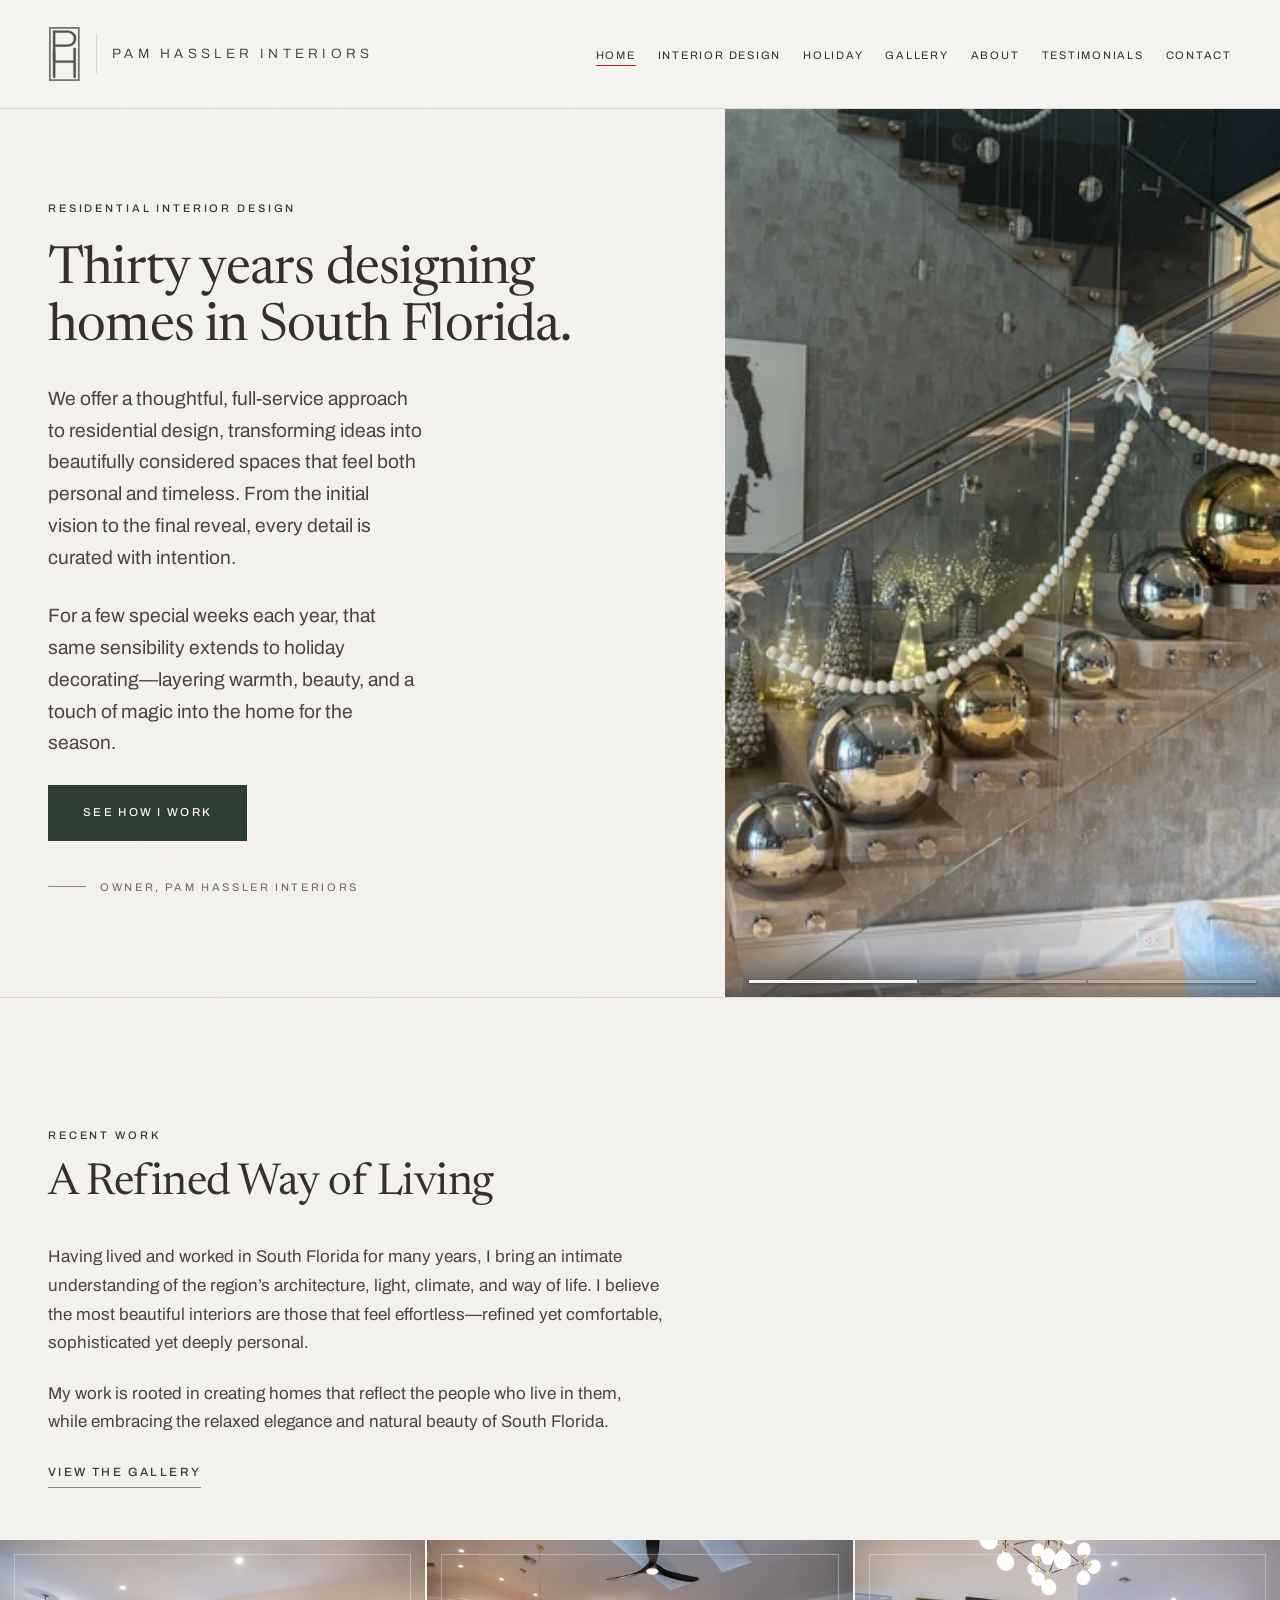
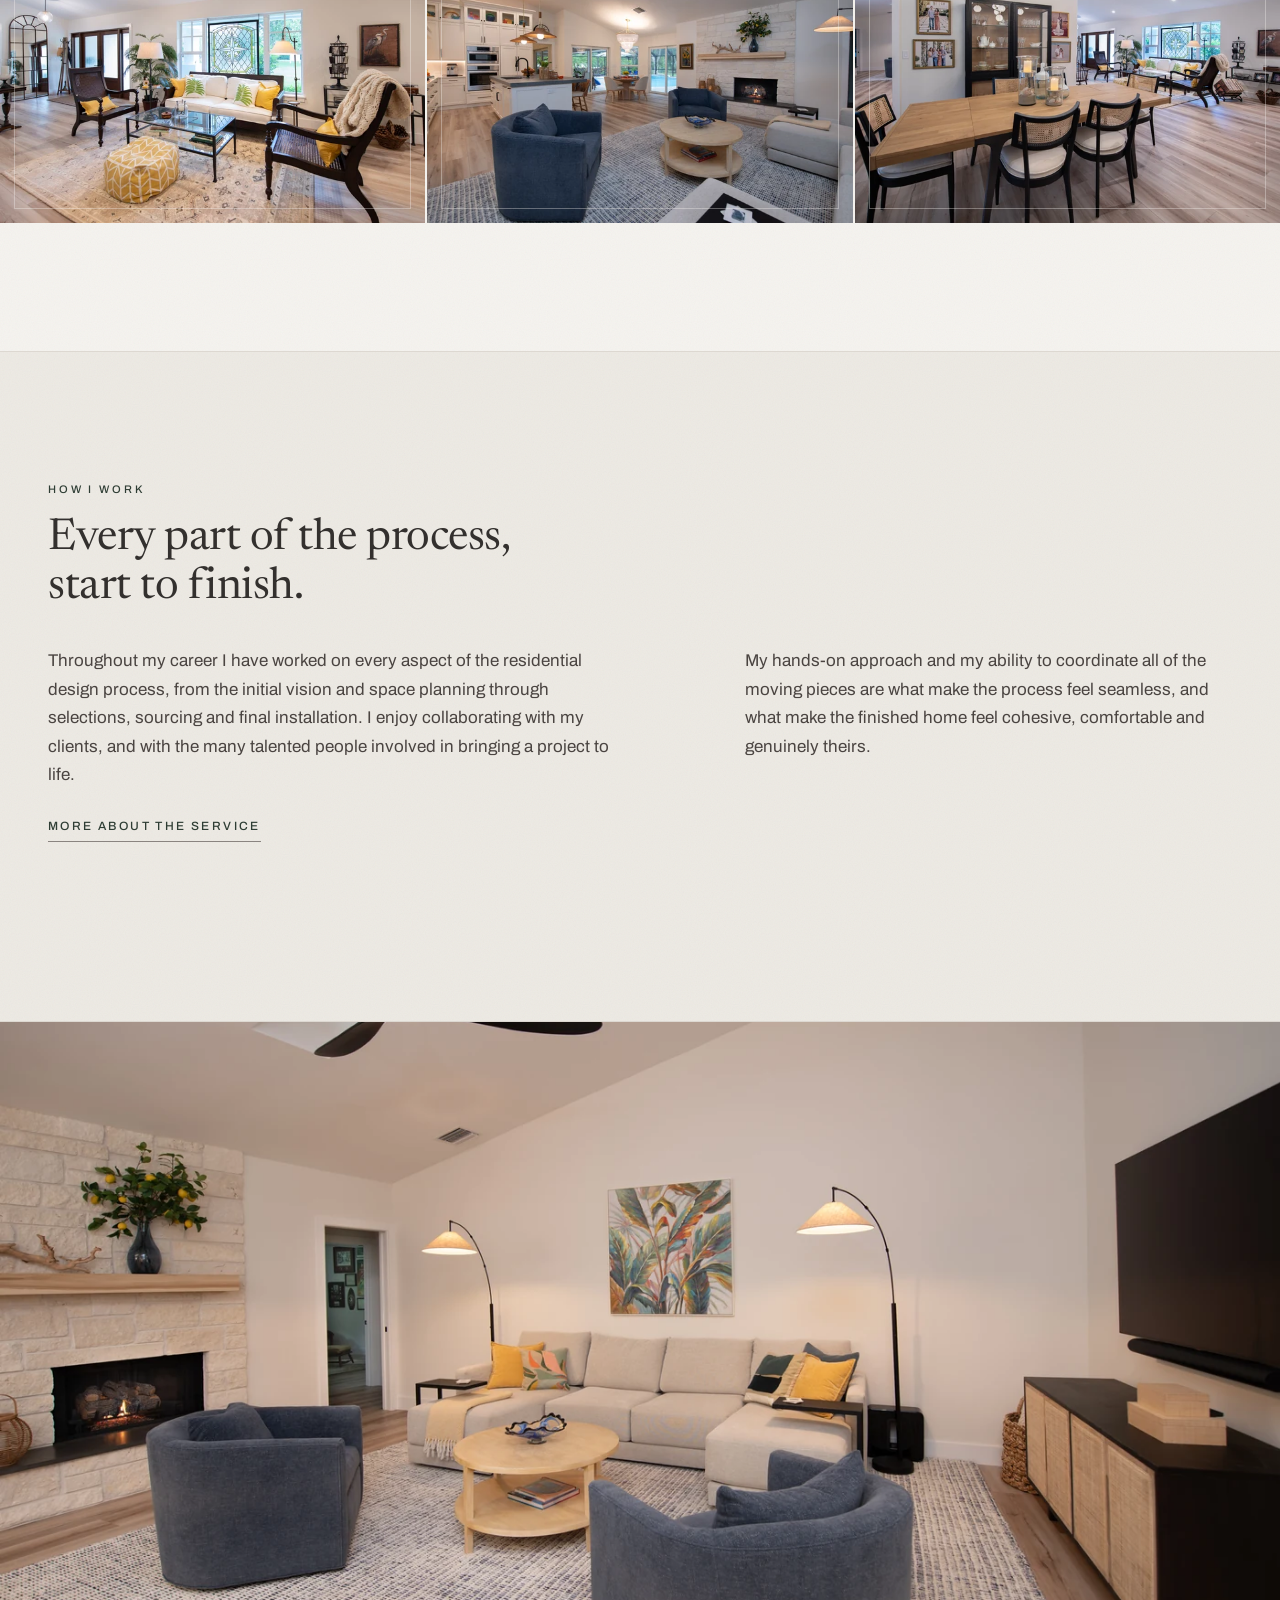
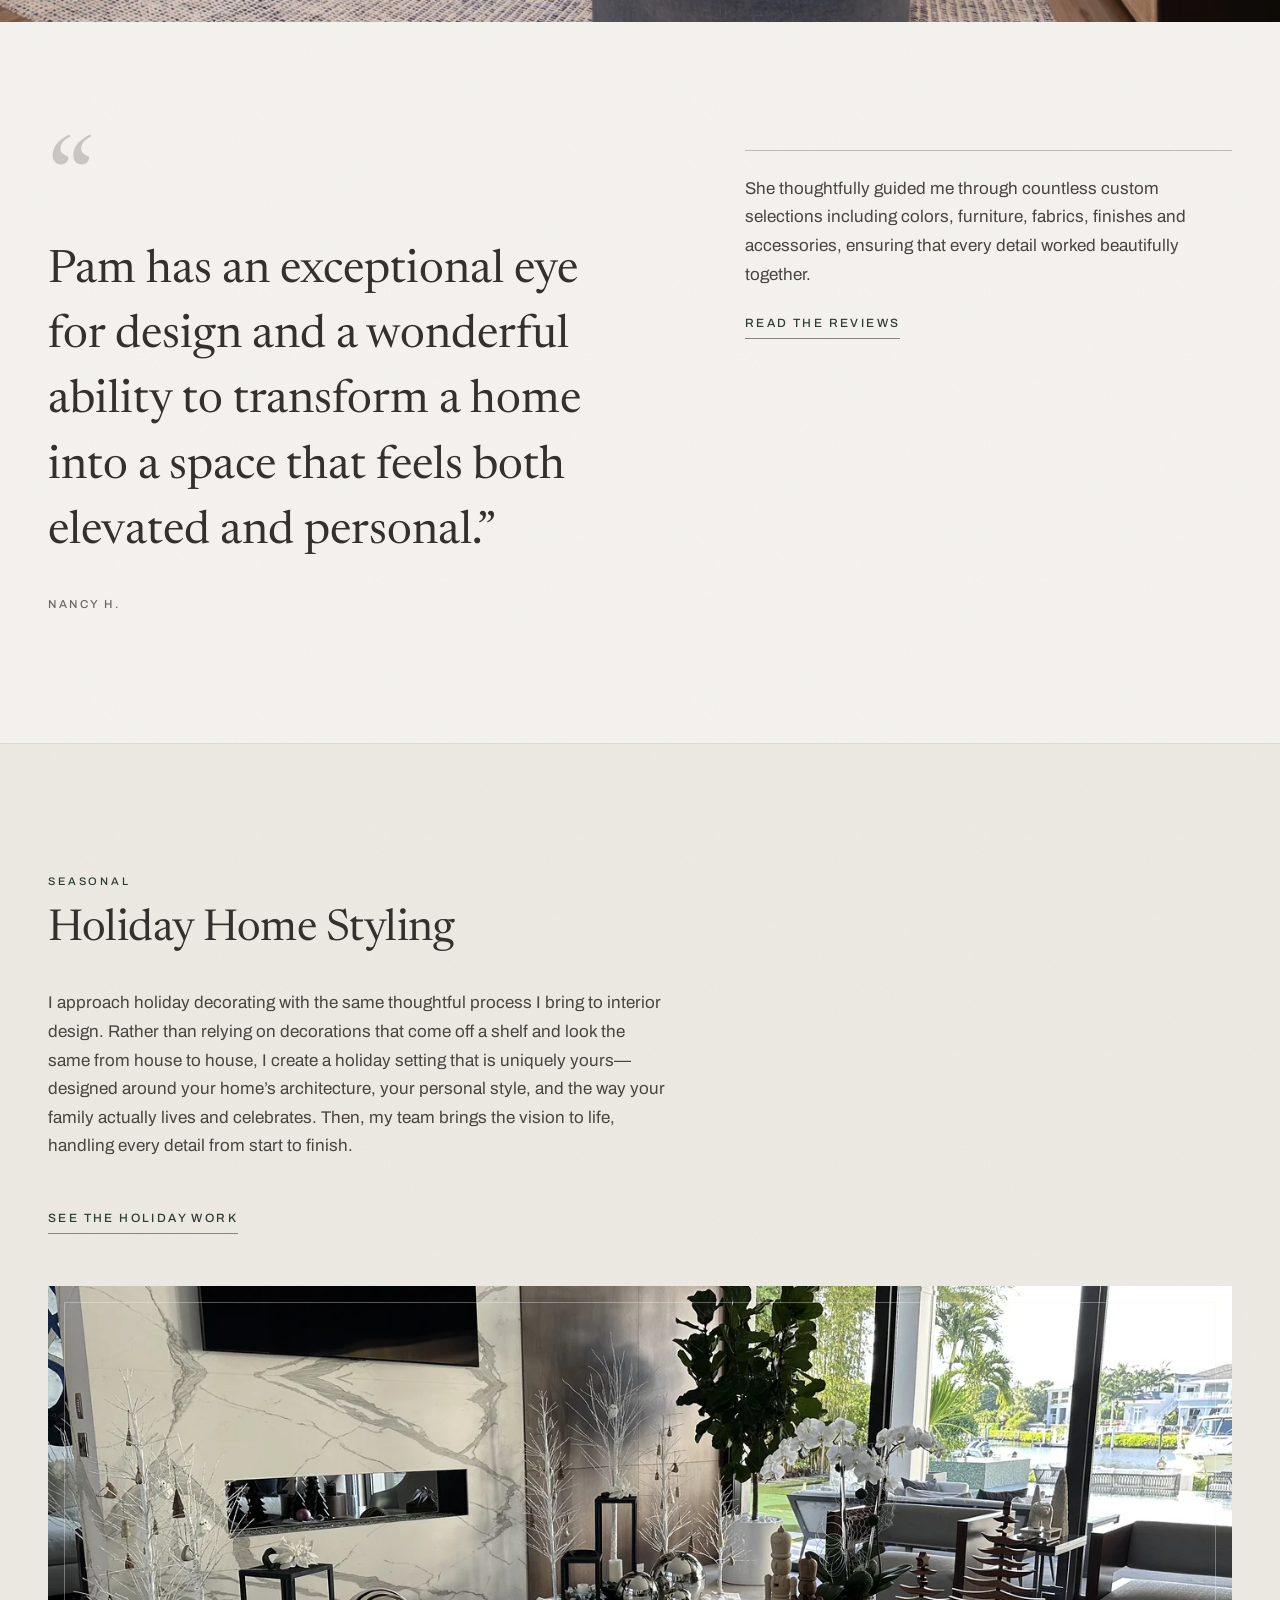
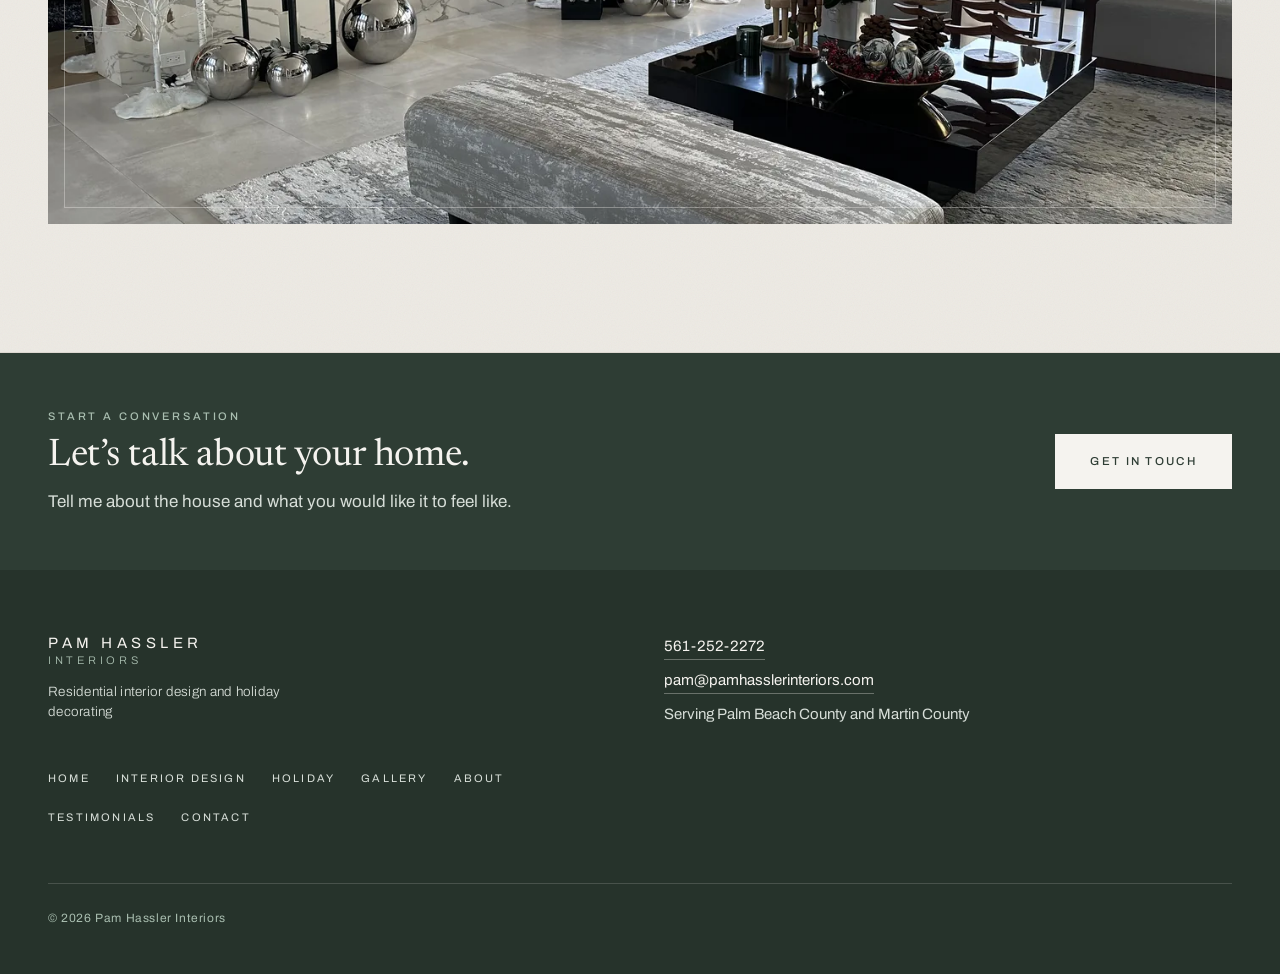
==== commit fa285178: "Apply Ken's round-2 copy, verbatim All wording from claude/ken-review-2026-09-06.md, used exactly as" ====
--- a/index.html
+++ b/index.html
@@ -10,7 +10,7 @@
 <meta property="og:site_name" content="Pam Hassler Interiors">
 <meta property="og:title" content="Pam Hassler Interiors | Residential Interior Design in South Florida">
 <meta property="og:description" content="More than thirty years designing homes across Palm Beach and Martin County. Full-service residential interior design, and holiday decorating for the season.">
-<meta property="og:image" content="og-image.jpg">
+<meta property="og:image" content="https://hassler-blue.vercel.app/og-image.jpg">
 <meta name="twitter:card" content="summary_large_image">
 <meta name="theme-color" content="#F5F3EF">
 <link rel="preconnect" href="https://fonts.googleapis.com">
@@ -53,10 +53,10 @@
     <div class="hero__text grain">
       <p class="eyebrow">Residential interior design</p>
       <h1 class="display display--hero">Thirty years designing homes in South Florida.</h1>
-      <p class="prose prose--lead">Full-service residential design, from the first vision and space planning through selections, sourcing and the final installation. And, for a few weeks of the year, holiday decorating built the same way.</p>
+      <p class="prose prose--lead">We offer a thoughtful, full-service approach to residential design, transforming ideas into beautifully considered spaces that feel both personal and timeless. From the initial vision to the final reveal, every detail is curated with intention.</p>
+      <p class="prose prose--lead">For a few special weeks each year, that same sensibility extends to holiday decorating&mdash;layering warmth, beauty, and a touch of magic into the home for the season.</p>
       <div class="hero__actions">
         <a class="btn" href="interior-design.html">See how I work</a>
-        <a class="btn btn--ghost" href="gallery.html">View the gallery</a>
       </div>
       <p class="hero__meta">Owner, Pam Hassler Interiors</p>
     </div>
@@ -69,14 +69,14 @@
       </div>
       <div class="hero__slide">
         <picture>
-          <source type="image/webp" srcset="img/hero/hero-foyer-640.webp 640w, img/hero/hero-foyer-1024.webp 1024w, img/hero/hero-foyer-1600.webp 1600w" sizes="(max-width:860px) 100vw, 47vw">
-          <img src="img/hero/hero-foyer-1024.jpg" alt="A two-storey foyer with a tall Christmas tree in blue, silver and white beneath a lit balcony garland" width="1024" height="1365" decoding="async">
+          <source type="image/webp" srcset="img/work/gabriel-house-kitchen-1-640.webp 640w, img/work/gabriel-house-kitchen-1-1024.webp 1024w, img/work/gabriel-house-kitchen-1-1400.webp 1400w" sizes="(max-width:860px) 100vw, 47vw">
+          <img src="img/work/gabriel-house-kitchen-1-1024.jpg" alt="A white kitchen with a grey quartz island, woven counter stools and warm pendant lighting" width="1400" height="933" decoding="async">
         </picture>
       </div>
       <div class="hero__slide">
         <picture>
-          <source type="image/webp" srcset="img/hero/hero-birch-640.webp 640w, img/hero/hero-birch-1024.webp 1024w, img/hero/hero-birch-1600.webp 1600w" sizes="(max-width:860px) 100vw, 47vw">
-          <img src="img/hero/hero-birch-1024.jpg" alt="Lit birch trees and mercury glass cones against a marble wall, with frosted garland at the base" width="1024" height="1365" decoding="async">
+          <source type="image/webp" srcset="img/work/gabriel-house-primary-bath-2-640.webp 640w, img/work/gabriel-house-primary-bath-2-1024.webp 1024w, img/work/gabriel-house-primary-bath-2-1400.webp 1400w" sizes="(max-width:860px) 100vw, 47vw">
+          <img src="img/work/gabriel-house-primary-bath-2-1024.jpg" alt="A primary bathroom with black double vanities, brass fittings and a freestanding tub against green marble" width="1400" height="933" decoding="async">
         </picture>
       </div>
       <div class="hero__rail">
@@ -90,14 +90,13 @@
   <!-- ============ the design work, leading ============ -->
   <section class="band grain">
     <div class="shell">
-      <div class="section-head section-head--split">
-        <div class="stack stack--tight">
-          <p class="eyebrow">Recent work</p>
-          <h2 class="display">Rooms people actually live in.</h2>
-        </div>
-        <a class="textlink" href="gallery.html">View the gallery</a>
-      </div>
-      <p class="prose prose--wide teaser-body">I have lived and worked in South Florida for many years, which gives me a particular understanding of the architecture here, and of the way our climate and our relaxed but sophisticated lifestyle shape how people want to live in their homes.</p>
+      <div class="section-head">
+        <p class="eyebrow">Recent work</p>
+        <h2 class="display">A Refined Way of Living</h2>
+      </div>
+      <p class="prose prose--wide teaser-body">Having lived and worked in South Florida for many years, I bring an intimate understanding of the region&rsquo;s architecture, light, climate, and way of life. I believe the most beautiful interiors are those that feel effortless&mdash;refined yet comfortable, sophisticated yet deeply personal.</p>
+      <p class="prose prose--wide">My work is rooted in creating homes that reflect the people who live in them, while embracing the relaxed elegance and natural beauty of South Florida.</p>
+      <a class="textlink section-link" href="gallery.html">View the gallery</a>
     </div>
     <div class="work">
       <figure>
@@ -124,17 +123,15 @@
   <!-- ============ the process ============ -->
   <section class="band band--sunk grain">
     <div class="shell">
-      <div class="section-head section-head--split">
-        <div class="stack stack--tight">
-          <p class="eyebrow">How I work</p>
-          <h2 class="display">Every part of the process,<br>start to finish.</h2>
-        </div>
-        <a class="textlink" href="interior-design.html">More about the service</a>
+      <div class="section-head">
+        <p class="eyebrow">How I work</p>
+        <h2 class="display">Every part of the process,<br>start to finish.</h2>
       </div>
       <div class="quote-row">
         <p class="prose prose--wide">Throughout my career I have worked on every aspect of the residential design process, from the initial vision and space planning through selections, sourcing and final installation. I enjoy collaborating with my clients, and with the many talented people involved in bringing a project to life.</p>
         <p class="prose prose--wide">My hands-on approach and my ability to coordinate all of the moving pieces are what make the process feel seamless, and what make the finished home feel cohesive, comfortable and genuinely theirs.</p>
       </div>
+      <a class="textlink section-link" href="interior-design.html">More about the service</a>
     </div>
   </section>
 
@@ -151,8 +148,8 @@
     <div class="shell quote-row">
       <figure class="quote">
         <span class="openmark" aria-hidden="true">&ldquo;</span>
-        <blockquote>Pam has an exceptional eye for design and a wonderful ability to transform a home into a space that feels both elevated and personal.</blockquote>
-        <figcaption>Nancy Hughes</figcaption>
+        <blockquote>Pam has an exceptional eye for design and a wonderful ability to transform a home into a space that feels both elevated and personal.&rdquo;</blockquote>
+        <figcaption>Nancy H.</figcaption>
       </figure>
       <div class="stack">
         <div class="rule rule--plain" aria-hidden="true"></div>
@@ -165,24 +162,18 @@
   <!-- ============ holiday, as the supporting service ============ -->
   <section class="band band--sunk grain">
     <div class="shell">
-      <div class="section-head section-head--split">
-        <div class="stack stack--tight">
-          <p class="eyebrow">Seasonal</p>
-          <h2 class="display">And then there is Christmas.</h2>
-        </div>
-        <a class="textlink" href="holiday.html">See the holiday work</a>
-      </div>
-      <p class="prose prose--wide teaser-body">Every December I turn the same process on the season. Most holiday decorating comes off a shelf and gets repeated house to house. I design yours the way I would design a room, around your architecture and the way your family actually uses the place. Then my team does the work.</p>
+      <div class="section-head">
+        <p class="eyebrow">Seasonal</p>
+        <h2 class="display">Holiday Home Styling</h2>
+      </div>
+      <p class="prose prose--wide teaser-body">I approach holiday decorating with the same thoughtful process I bring to interior design. Rather than relying on decorations that come off a shelf and look the same from house to house, I create a holiday setting that is uniquely yours&mdash;designed around your home&rsquo;s architecture, your personal style, and the way your family actually lives and celebrates. Then, my team brings the vision to life, handling every detail from start to finish.</p>
+      <a class="textlink section-link" href="holiday.html">See the holiday work</a>
       <figure class="pano">
         <picture>
           <source type="image/webp" srcset="img/holiday/img-6762-640.webp 640w, img/holiday/img-6762-1024.webp 1024w, img/holiday/img-6762-1400.webp 1400w" sizes="(max-width:900px) 100vw, 1080px">
           <img src="img/holiday/img-6762-1024.jpg" srcset="img/holiday/img-6762-640.jpg 640w, img/holiday/img-6762-1024.jpg 1024w, img/holiday/img-6762-1400.jpg 1400w" sizes="(max-width:900px) 100vw, 1080px" alt="A living room with silver trees and mercury glass spheres on the marble fireplace wall, opening to the water" width="1400" height="1050" loading="lazy">
         </picture>
       </figure>
-      <div class="pano-note">
-        <p class="prose prose--wide">I come and see the house, design the scheme room by room, and my team installs the whole thing. You do not have to be there for any of it.</p>
-        <a class="textlink" href="holiday.html">How the season works</a>
-      </div>
     </div>
   </section>
 
--- a/css/site.css
+++ b/css/site.css
@@ -148,6 +148,9 @@
   border-bottom:1px solid var(--stone); padding-bottom:5px;
 }
 .textlink:hover{ border-bottom-color:var(--pine); }
+/* Sections read headline, copy, link. The link used to float right of the
+   heading, which read as navigation chrome rather than part of the thought. */
+.section-link{ display:inline-block; margin-top:clamp(18px,2vw,26px); margin-bottom:clamp(30px,4vw,52px); }
 
 /* ==========================================================================
    Header — monogram, hairline, single-line wordmark
@@ -162,12 +165,12 @@
   gap:24px; padding-top:26px; padding-bottom:26px;
 }
 .brand{ display:flex; align-items:center; gap:15px; flex:none; text-decoration:none; }
-.brand img{ height:40px; width:auto; }
-.brand .divider{ width:1px; height:32px; background:var(--line); flex:none; }
+.brand img{ height:clamp(46px,4.4vw,58px); width:auto; }
+.brand .divider{ width:1px; height:40px; background:var(--line); flex:none; }
 .brand .name{
   display:flex; align-items:baseline; gap:.5em;
-  font-family:var(--sans); font-weight:300; font-size:13px;
-  letter-spacing:.34em; text-transform:uppercase; color:var(--ink);
+  font-family:var(--sans); font-weight:300; font-size:clamp(13px,1.05vw,15px);
+  letter-spacing:.32em; text-transform:uppercase; color:var(--ink);
 }
 .brand .name span{ white-space:nowrap; }
 .brand{ flex:0 1 auto; min-width:0; }
@@ -203,8 +206,8 @@
    though the Helvetica fallback fits. Stack it instead of shaving pixels. */
 @media (max-width:600px){
   .brand{ gap:12px; }
-  .brand img{ height:34px; }
-  .brand .divider{ height:36px; }
+  .brand img{ height:42px; }
+  .brand .divider{ height:42px; }
   .brand .name{
     flex-direction:column; gap:4px;
     font-size:11px; letter-spacing:.26em; line-height:1.1;
@@ -324,12 +327,15 @@
   content:""; position:absolute; inset:clamp(20px,2.4vw,34px);
   border:1px solid rgba(255,255,255,.28); pointer-events:none;
 }
-.wash__mark{
-  position:absolute; inset:clamp(52px,6.4vw,96px);
-  display:flex; align-items:center; justify-content:center;
-}
+/* The mark is laid inside this box with object-fit, not sized by percentage
+   height. `.wash__mark` was a flex box whose item is the <picture>, not the
+   <img> — so `height:100%` on the image resolved against a picture of auto
+   height, the inset was ignored, and the mark overflowed the panel and got
+   clipped. Both boxes now take a definite size from inset:0 instead. */
+.wash__mark{ position:absolute; inset:clamp(56px,7vw,104px); }
+.hero--page .wash__mark picture{ position:absolute; inset:0; display:block; }
 .hero--page .wash__mark img{
-  position:static; width:auto; height:100%; max-width:100%; object-fit:contain;
+  position:absolute; inset:0; width:100%; height:100%; object-fit:contain;
   filter:drop-shadow(0 6px 22px rgba(0,0,0,.34));
 }
 
@@ -365,7 +371,7 @@
     height:min(75vw, 56vh);
     min-height:220px;
   }
-  .hero--page .wash__mark{ inset:clamp(30px,8vw,56px); }
+  .hero--page .wash__mark{ inset:clamp(34px,9vw,60px); }
   .hero__text{
     order:2; margin-right:0; gap:20px;
     padding:40px var(--gutter) 48px;
@@ -383,7 +389,7 @@
 .stack{ display:flex; flex-direction:column; gap:24px; }
 .stack--tight{ gap:16px; }
 
-.section-head{ display:flex; flex-direction:column; gap:18px; margin-bottom:clamp(38px,5vw,64px); }
+.section-head{ display:flex; flex-direction:column; gap:16px; margin-bottom:clamp(22px,2.8vw,34px); }
 .section-head--split{
   flex-direction:row; flex-wrap:wrap; align-items:flex-end;
   justify-content:space-between; gap:22px 48px;
@@ -445,7 +451,7 @@
 }
 
 /* --- gallery teaser, asymmetric ------------------------------------------ */
-.teaser-body{ max-width:62ch; margin:calc(clamp(38px,5vw,64px) * -1 + 6px) 0 30px; }
+.teaser-body{ max-width:62ch; margin:0 0 22px; }
 .plates{
   display:grid; gap:2px;
   grid-template-columns:minmax(0,1.34fr) minmax(0,1fr);
@@ -736,6 +742,7 @@
 /* --- contact -------------------------------------------------------------- */
 .contact{ display:grid; grid-template-columns:minmax(0,1fr) minmax(0,1fr); gap:clamp(30px,5vw,72px); align-items:start; }
 @media (max-width:820px){ .contact{ grid-template-columns:1fr; } }
+.contact--single{ grid-template-columns:minmax(0,520px); }
 .contact-list{ display:flex; flex-direction:column; gap:2px; }
 /* A drawn line icon sits in a left rail of each card, in the same one-stroke
    language as the holiday ornaments. Decorative — the dt already labels it. */
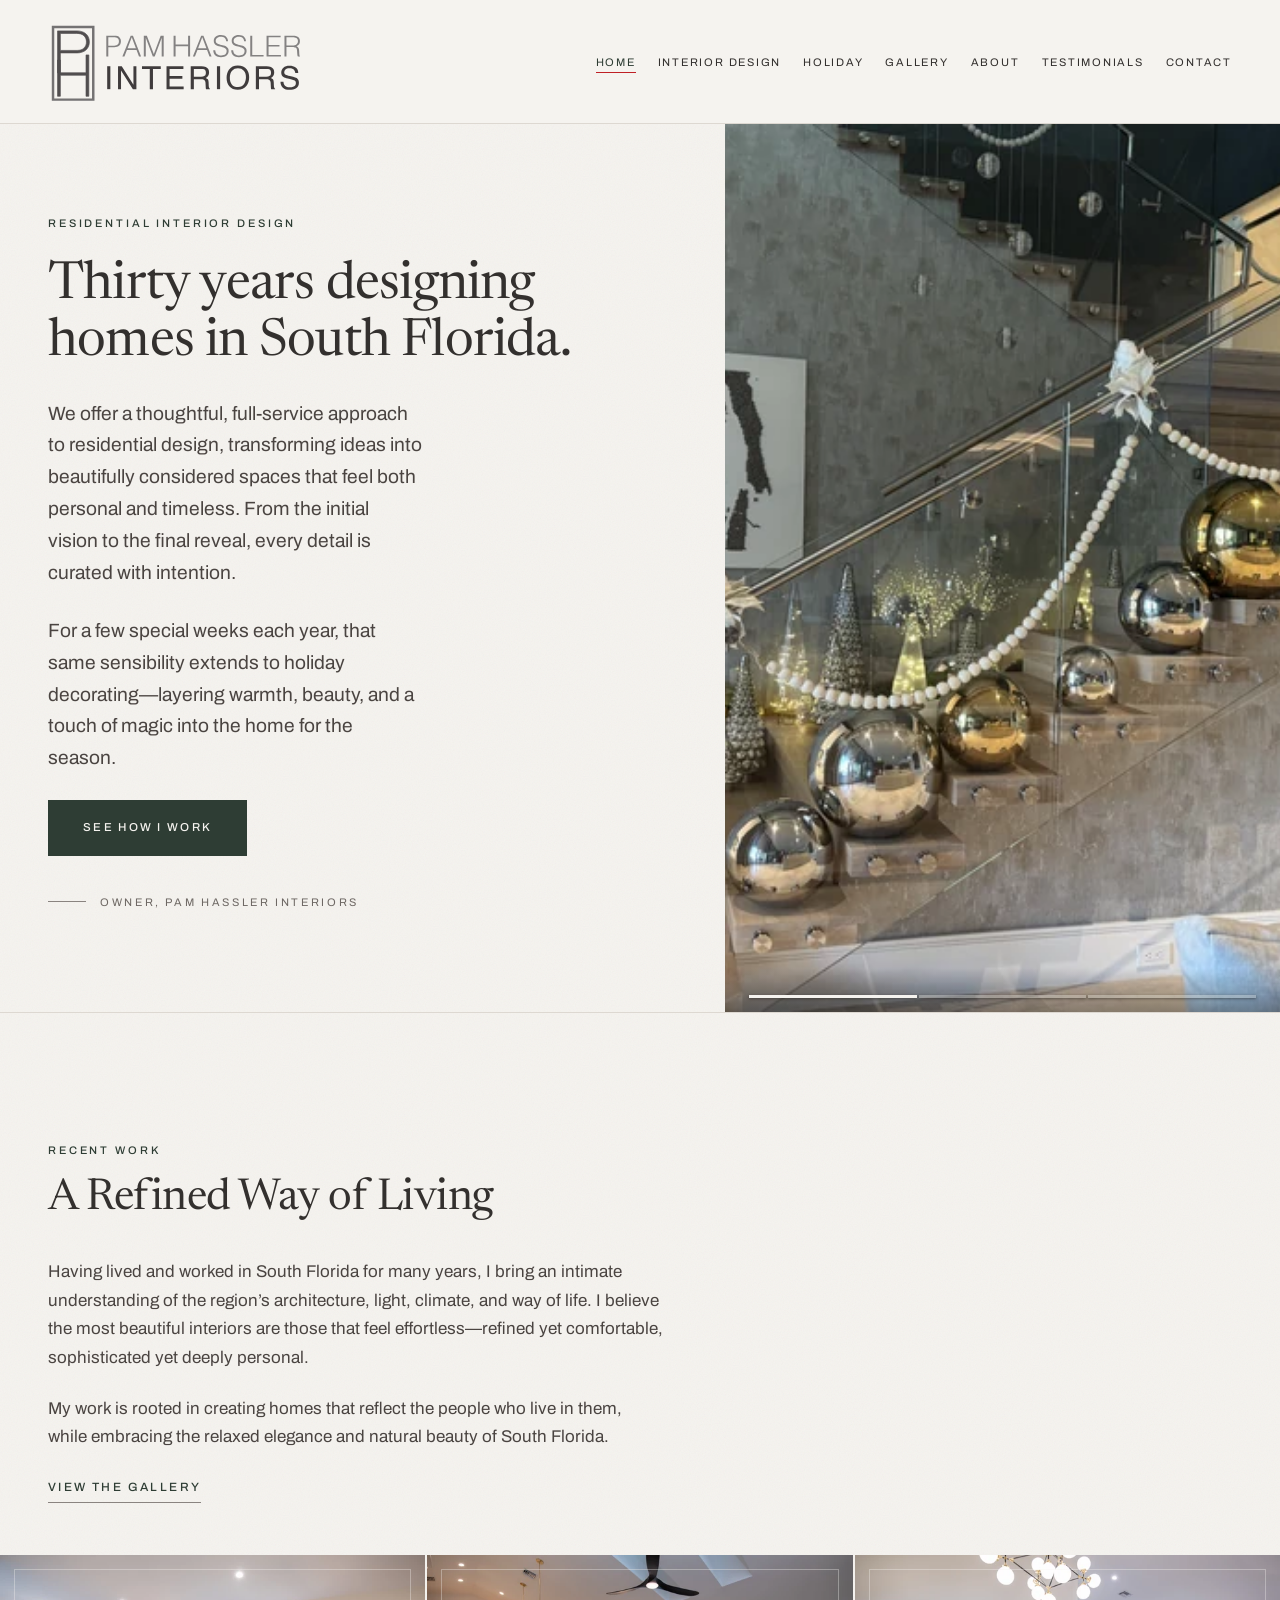
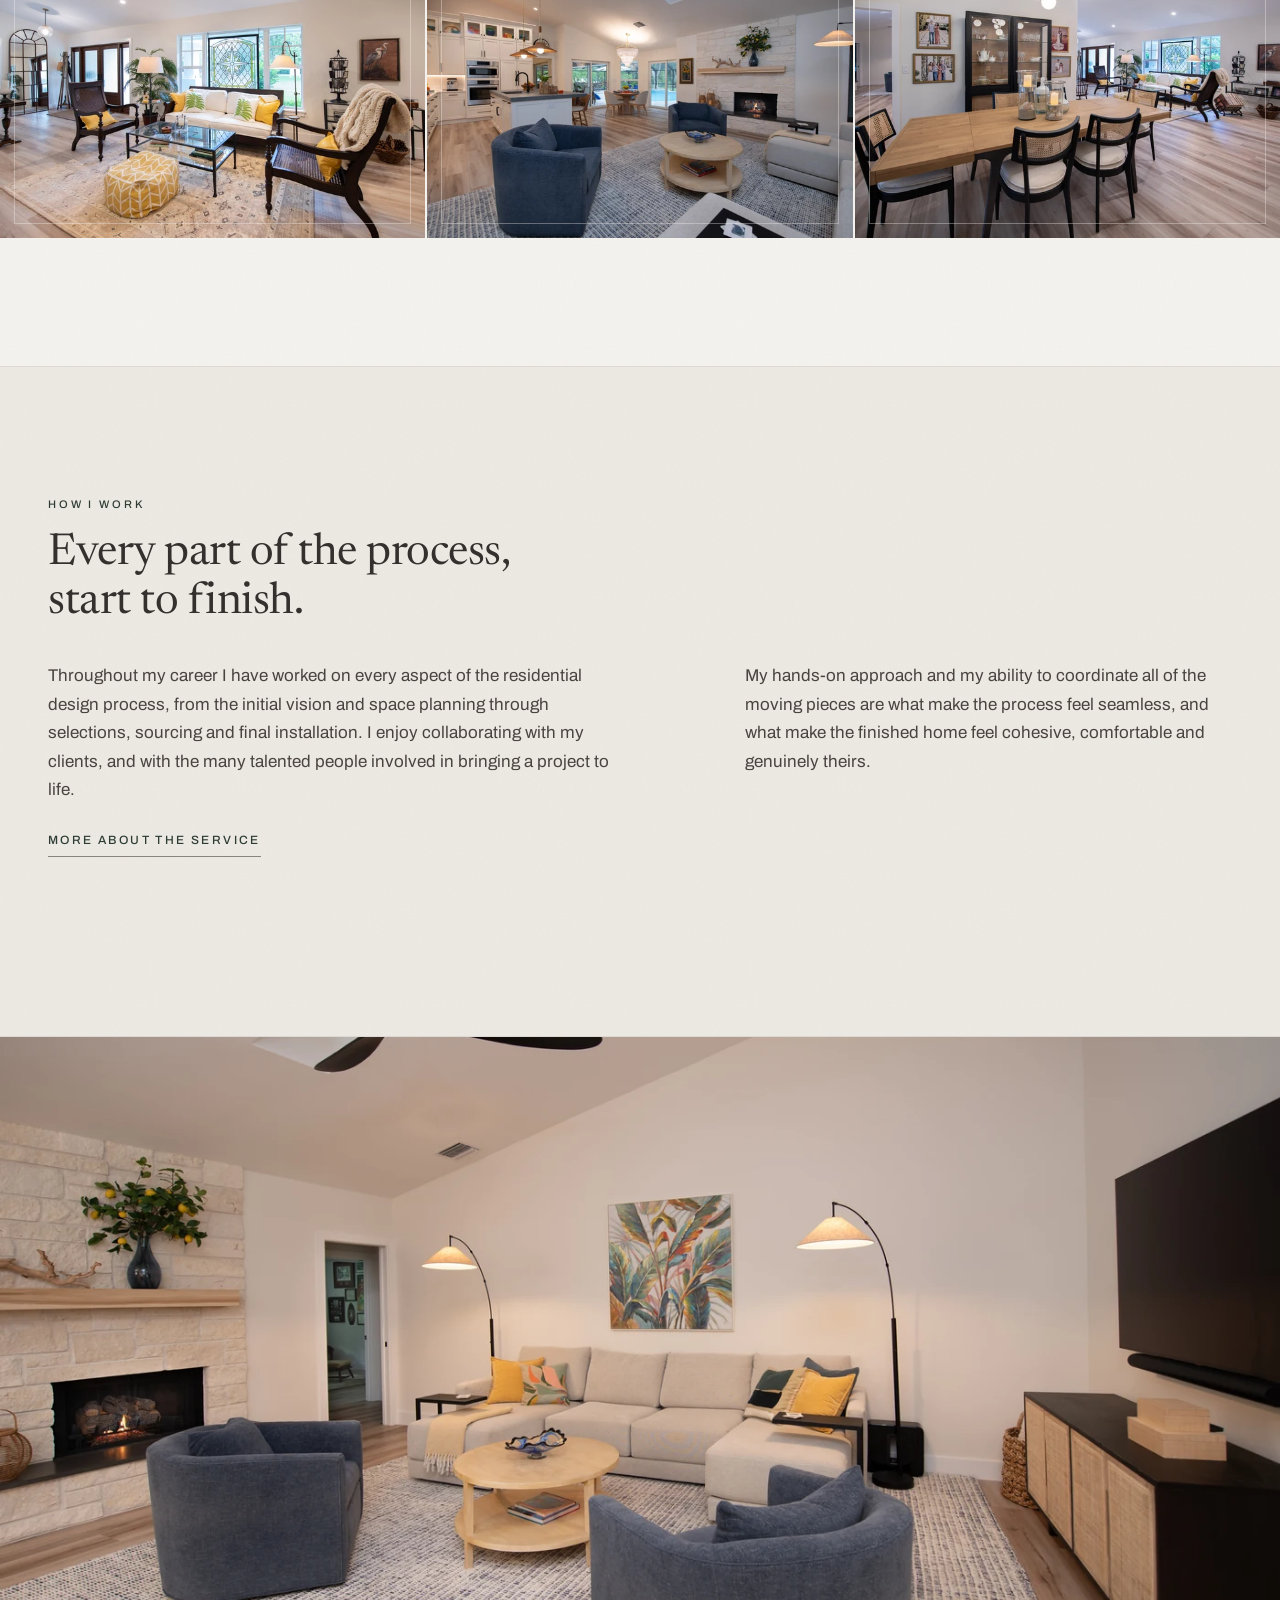
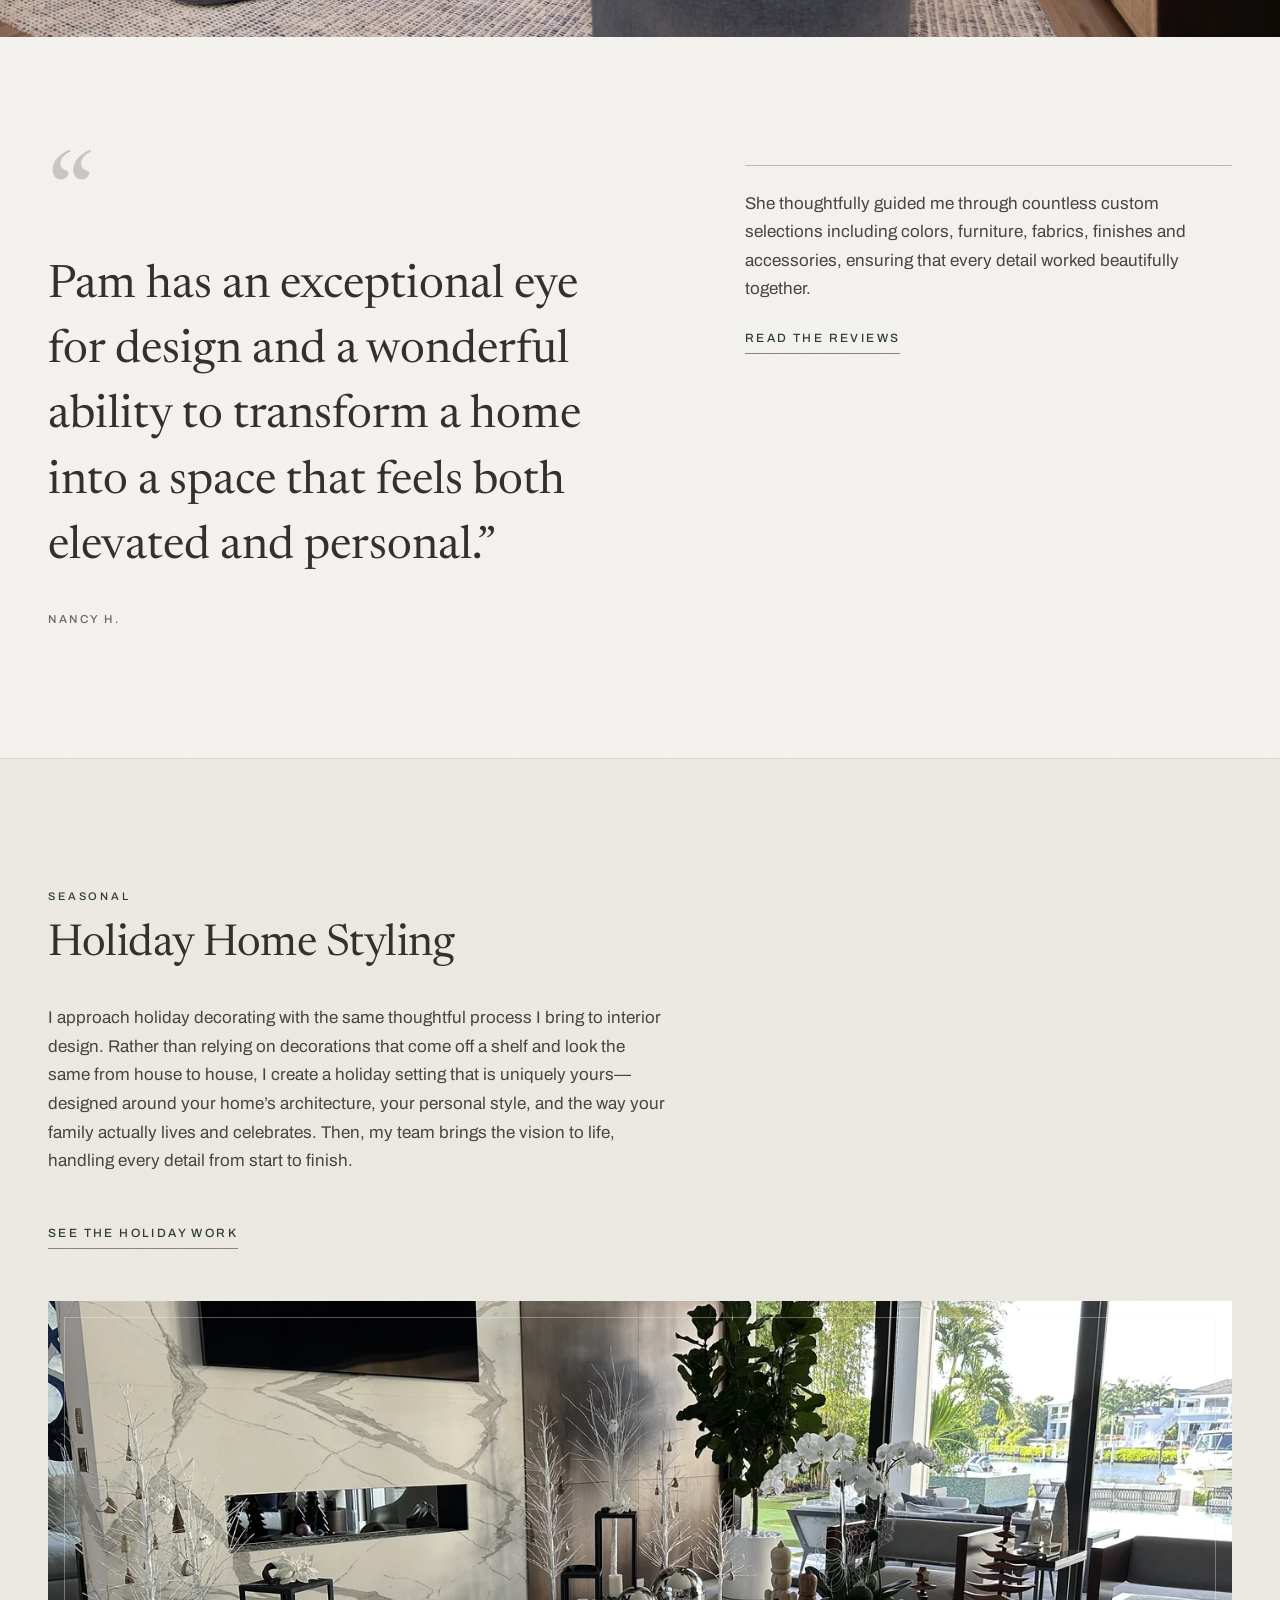
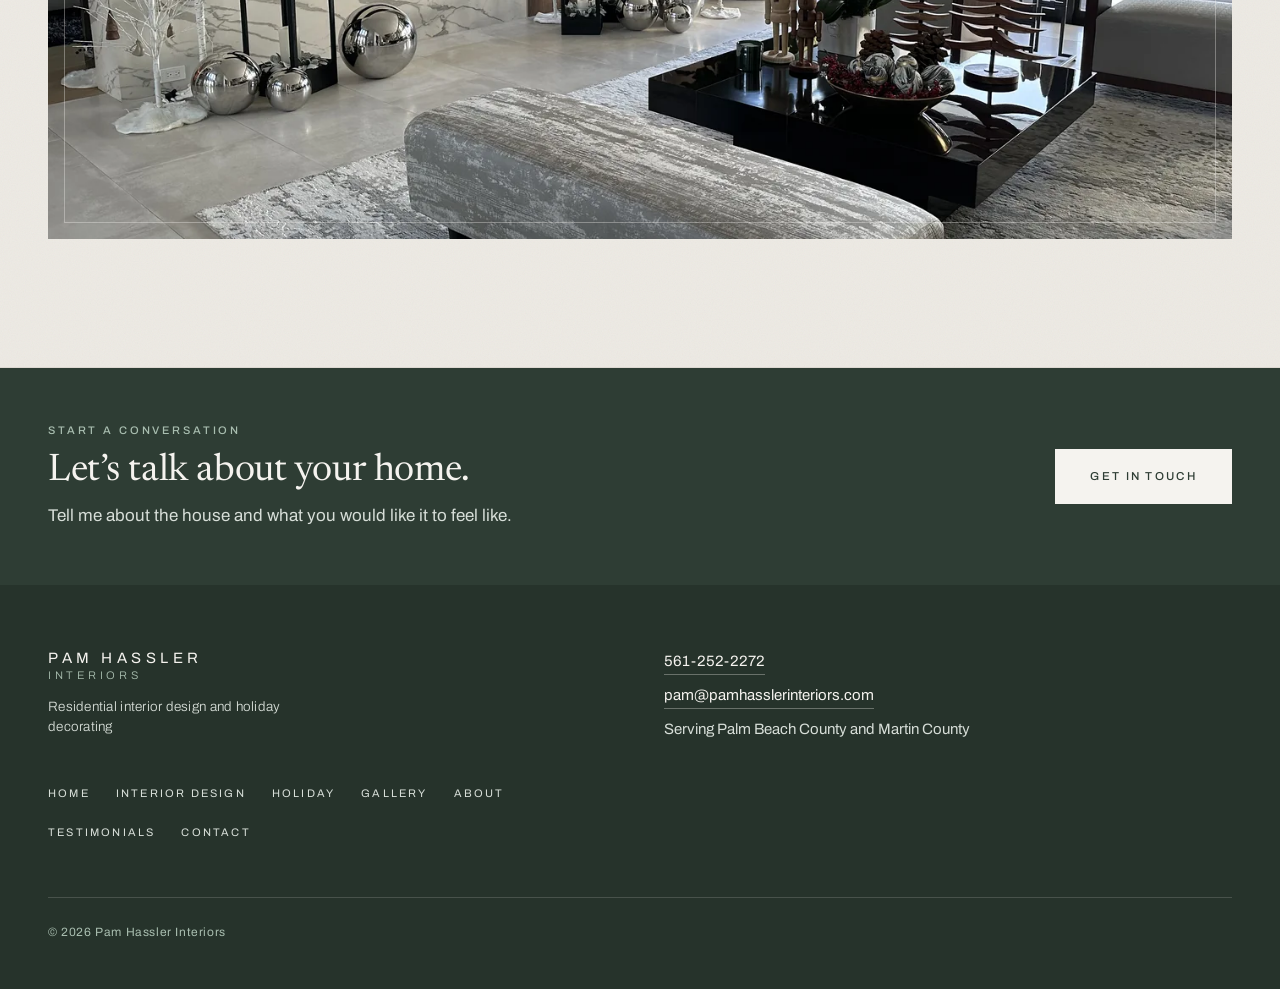
==== commit 9705af8d: "Header uses Pam's original logo, not our rebuilt lockup The header assembled a lockup out of three p" ====
--- a/index.html
+++ b/index.html
@@ -25,9 +25,7 @@
 <header class="site-head">
   <div class="shell">
     <a class="brand" href="index.html">
-      <img src="img/logo-mark.svg" alt="" width="38" height="65">
-      <span class="divider"></span>
-      <span class="name"><span>Pam Hassler</span><span>Interiors</span></span>
+      <img src="img/logo.svg" alt="Pam Hassler Interiors" width="212" height="66">
     </a>
     <button class="nav-toggle" type="button" aria-expanded="false" aria-controls="site-nav" aria-label="Open menu">
       <i></i><i></i><i></i>
--- a/css/site.css
+++ b/css/site.css
@@ -153,7 +153,7 @@
 .section-link{ display:inline-block; margin-top:clamp(18px,2vw,26px); margin-bottom:clamp(30px,4vw,52px); }
 
 /* ==========================================================================
-   Header — monogram, hairline, single-line wordmark
+   Header — Pam's original logo, used whole
    ========================================================================== */
 
 .site-head{
@@ -162,18 +162,15 @@
 }
 .site-head .shell{
   display:flex; align-items:center; justify-content:space-between;
-  gap:24px; padding-top:26px; padding-bottom:26px;
-}
-.brand{ display:flex; align-items:center; gap:15px; flex:none; text-decoration:none; }
-.brand img{ height:clamp(46px,4.4vw,58px); width:auto; }
-.brand .divider{ width:1px; height:40px; background:var(--line); flex:none; }
-.brand .name{
-  display:flex; align-items:baseline; gap:.5em;
-  font-family:var(--sans); font-weight:300; font-size:clamp(13px,1.05vw,15px);
-  letter-spacing:.32em; text-transform:uppercase; color:var(--ink);
-}
-.brand .name span{ white-space:nowrap; }
-.brand{ flex:0 1 auto; min-width:0; }
+  gap:24px; padding-top:clamp(15px,1.7vw,22px); padding-bottom:clamp(15px,1.7vw,22px);
+}
+/* The header used to assemble a lockup out of three pieces: the monogram
+   cropped from the artwork, a hairline, and the name typeset in Archivo.
+   That was our reconstruction, not Pam's logo. img/logo.svg is the original
+   mark, monogram and stacked type together, so it is used whole and sized
+   by width — it is 3.2:1, not the near-square monogram it replaces. */
+.brand{ display:block; flex:0 1 auto; min-width:0; text-decoration:none; }
+.brand img{ display:block; width:clamp(200px,20vw,264px); height:auto; }
 .nav-toggle{ margin-left:auto; }
 
 .nav-toggle{ display:none; flex:none; background:none; border:1px solid var(--line); padding:12px 13px; cursor:pointer; }
@@ -201,17 +198,11 @@
   .nav a{ display:block; padding:16px 0; border-bottom:none; font-size:13px; }
   .nav a[aria-current="page"]{ border-bottom:none; }
 }
-/* On a phone the single-line wordmark and the menu button fight for room —
-   at 430px they needed 385 of 390px, which real Archivo Light overruns even
-   though the Helvetica fallback fits. Stack it instead of shaving pixels. */
+/* On a phone the logo and the menu button share one line. The mark is a
+   single image now, so it scales rather than reflowing — 56vw leaves room
+   for the button and the gutters at 360px with pixels to spare. */
 @media (max-width:600px){
-  .brand{ gap:12px; }
-  .brand img{ height:42px; }
-  .brand .divider{ height:42px; }
-  .brand .name{
-    flex-direction:column; gap:4px;
-    font-size:11px; letter-spacing:.26em; line-height:1.1;
-  }
+  .brand img{ width:min(56vw,208px); }
 }
 
 /* ==========================================================================
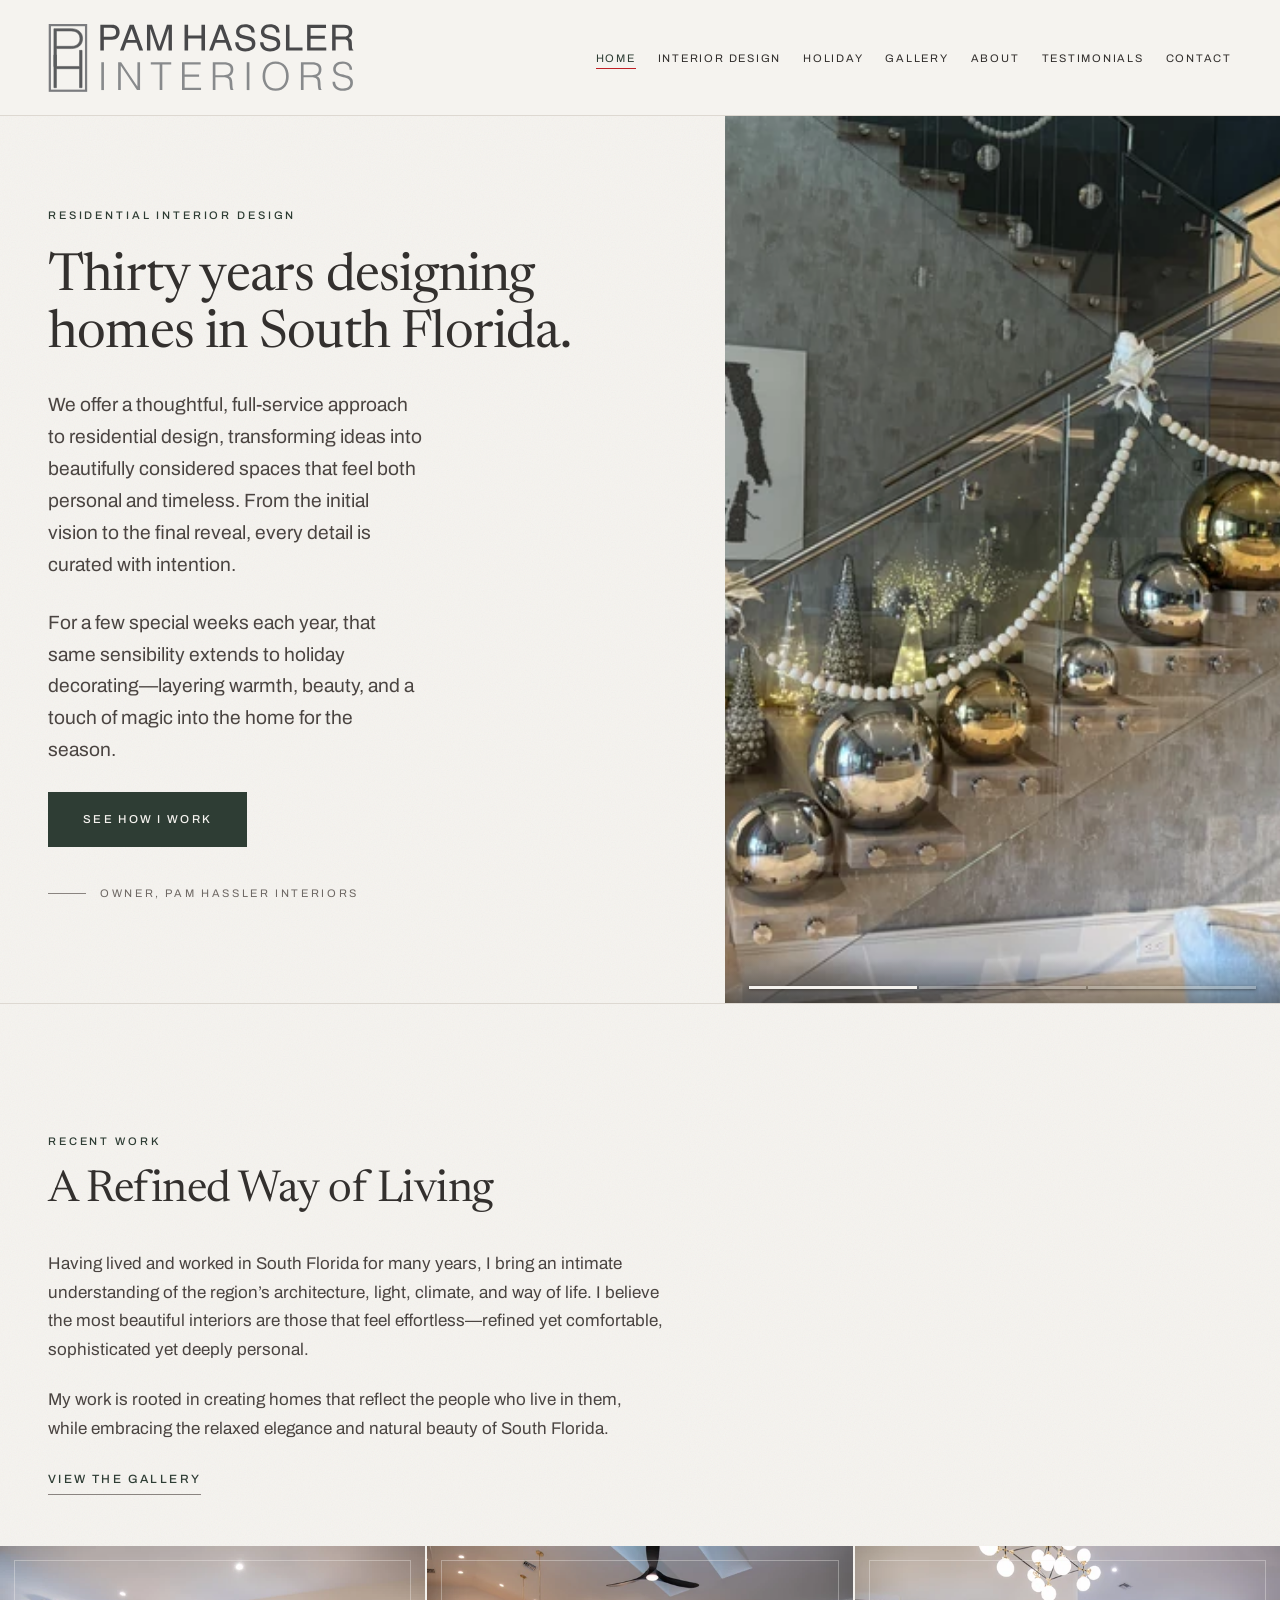
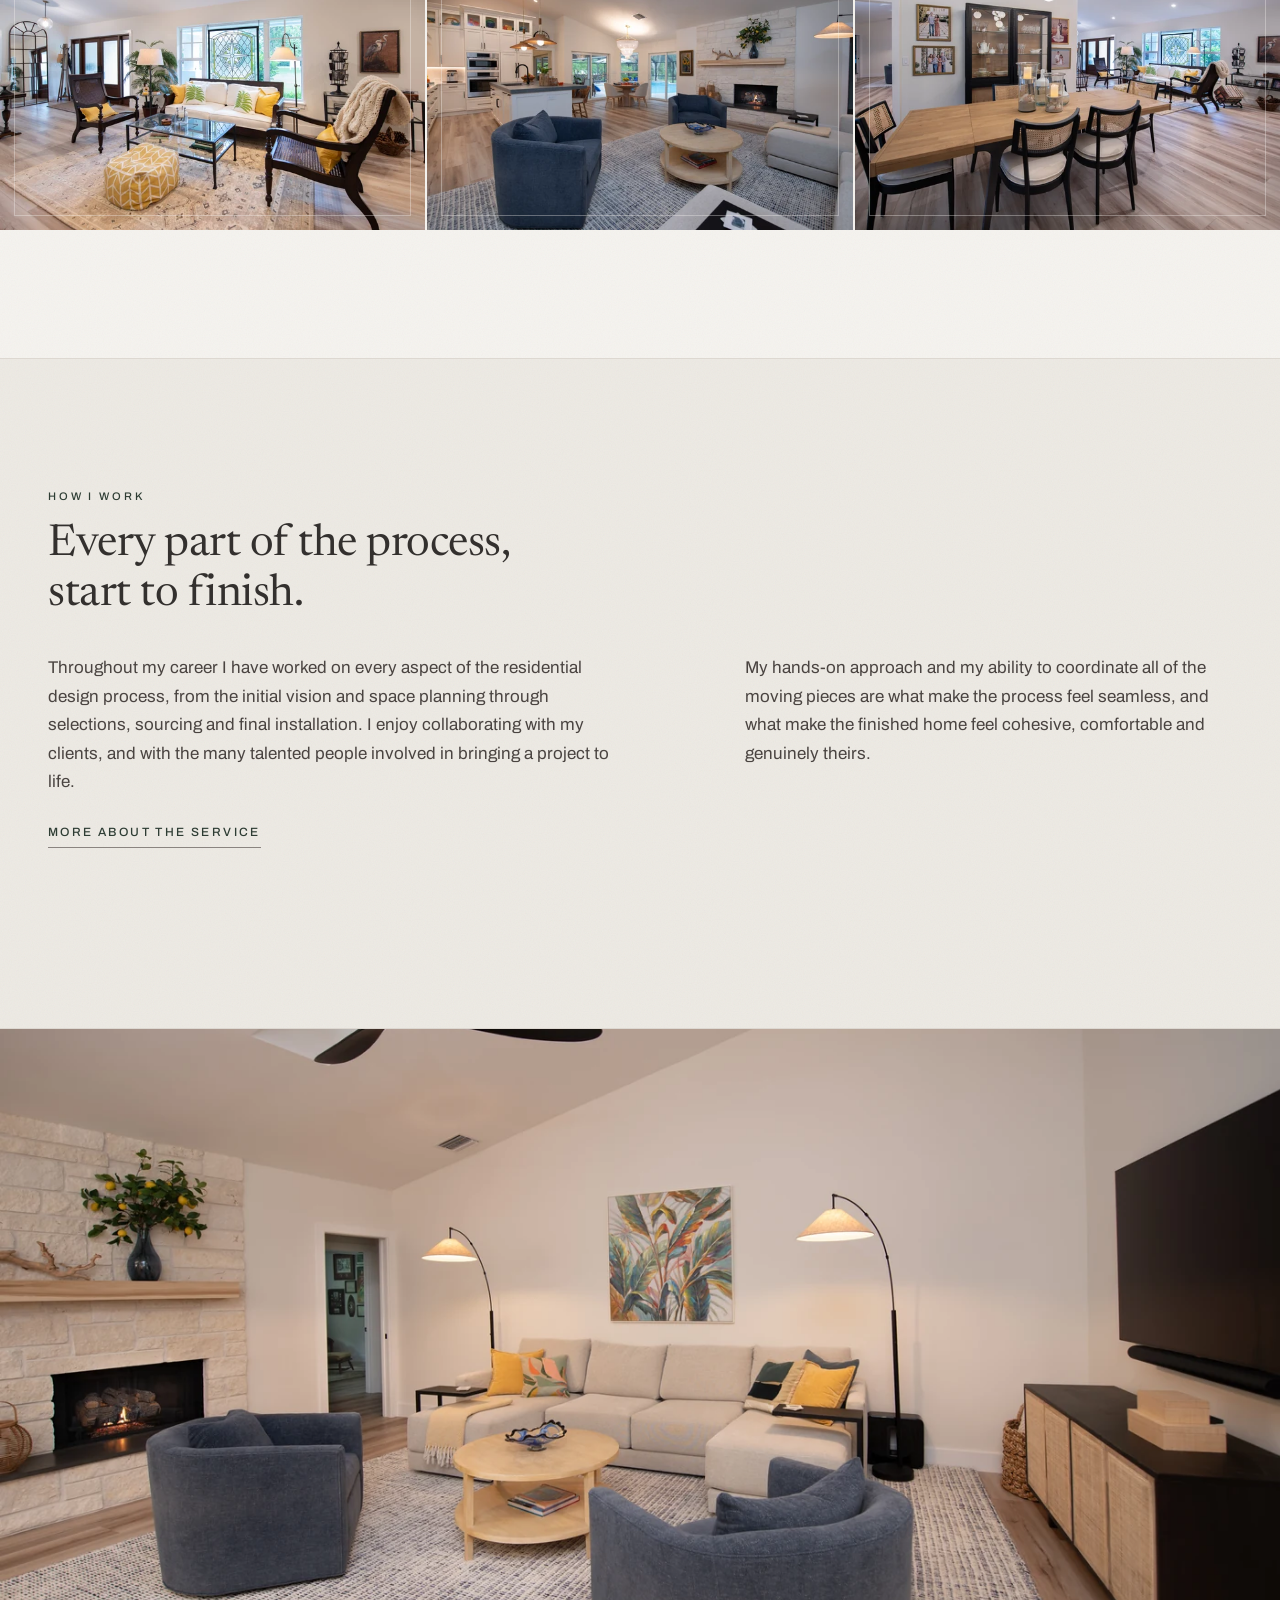
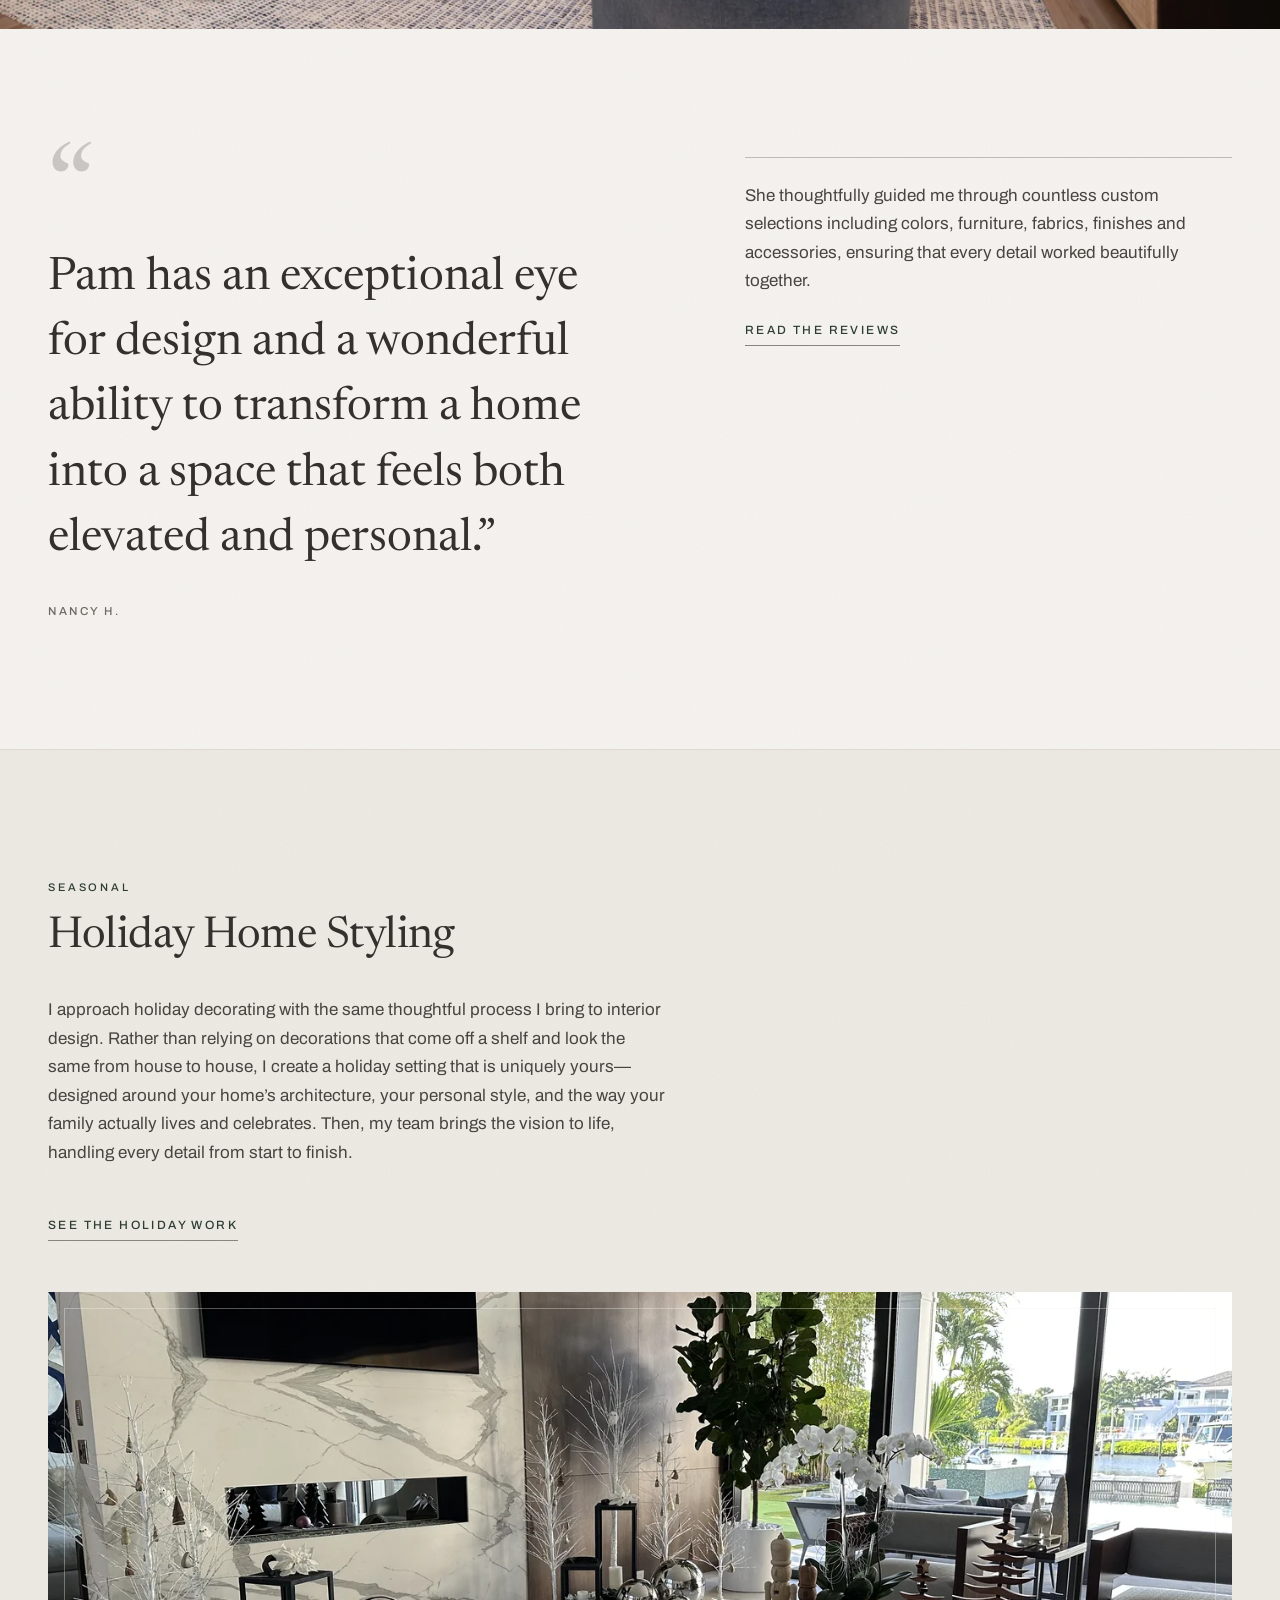
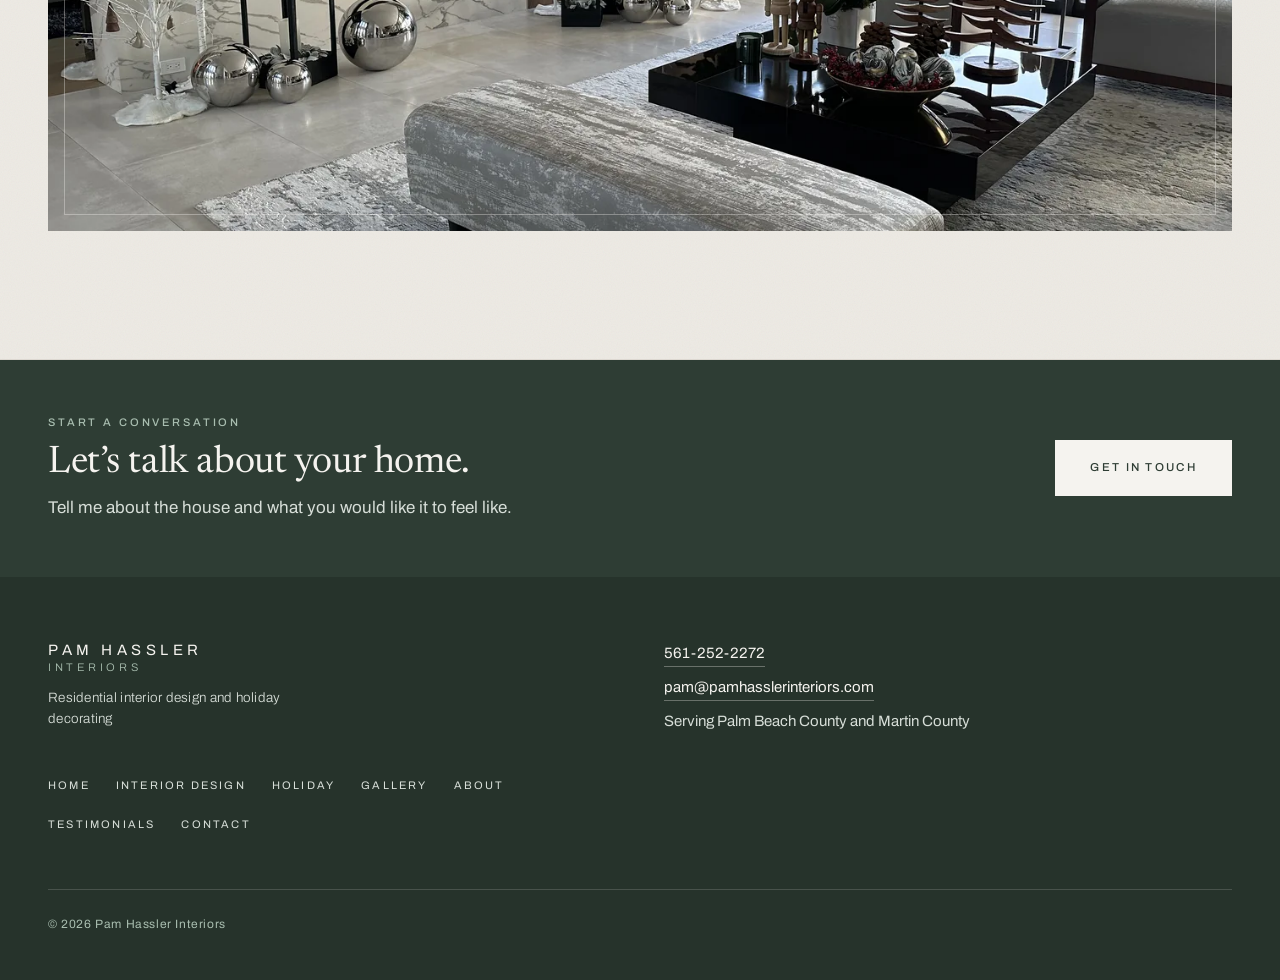
==== commit 58216cfc: "Swap in the logo Ken sent The file already in the repo was the wrong artwork. It had the two lines o" ====
--- a/index.html
+++ b/index.html
@@ -25,7 +25,7 @@
 <header class="site-head">
   <div class="shell">
     <a class="brand" href="index.html">
-      <img src="img/logo.svg" alt="Pam Hassler Interiors" width="212" height="66">
+      <img src="img/logo.svg" alt="Pam Hassler Interiors" width="176" height="41">
     </a>
     <button class="nav-toggle" type="button" aria-expanded="false" aria-controls="site-nav" aria-label="Open menu">
       <i></i><i></i><i></i>
--- a/css/site.css
+++ b/css/site.css
@@ -168,9 +168,9 @@
    cropped from the artwork, a hairline, and the name typeset in Archivo.
    That was our reconstruction, not Pam's logo. img/logo.svg is the original
    mark, monogram and stacked type together, so it is used whole and sized
-   by width — it is 3.2:1, not the near-square monogram it replaces. */
+   by width — it is 4.3:1, not the near-square monogram it replaces. */
 .brand{ display:block; flex:0 1 auto; min-width:0; text-decoration:none; }
-.brand img{ display:block; width:clamp(200px,20vw,264px); height:auto; }
+.brand img{ display:block; width:clamp(238px,24vw,336px); height:auto; }
 .nav-toggle{ margin-left:auto; }
 
 .nav-toggle{ display:none; flex:none; background:none; border:1px solid var(--line); padding:12px 13px; cursor:pointer; }
@@ -202,7 +202,7 @@
    single image now, so it scales rather than reflowing — 56vw leaves room
    for the button and the gutters at 360px with pixels to spare. */
 @media (max-width:600px){
-  .brand img{ width:min(56vw,208px); }
+  .brand img{ width:min(62vw,232px); }
 }
 
 /* ==========================================================================
@@ -535,6 +535,13 @@
 .pano--lede{ aspect-ratio:24/7; min-height:140px; margin-top:clamp(-8px,-0.6vw,0px); }
 @media (max-width:700px){ .pano--lede{ aspect-ratio:3/2; } }
 
+/* Contact opens on this kitchen rather than the aerial — an aerial reads as a
+   real-estate listing, not design work. Cropped to 24:7 the frame's own centre
+   cuts the pendant through the middle of its shade; biasing up to 36% keeps
+   the pendant, the backsplash and the island, and still shows the chair backs. */
+.pano--kitchen img{ object-position:center 36%; }
+@media (max-width:700px){ .pano--kitchen img{ object-position:center 45%; } }
+
 .pano-note{
   display:flex; flex-wrap:wrap; align-items:flex-end; justify-content:space-between;
   gap:18px 48px; margin-top:clamp(22px,2.6vw,34px);
